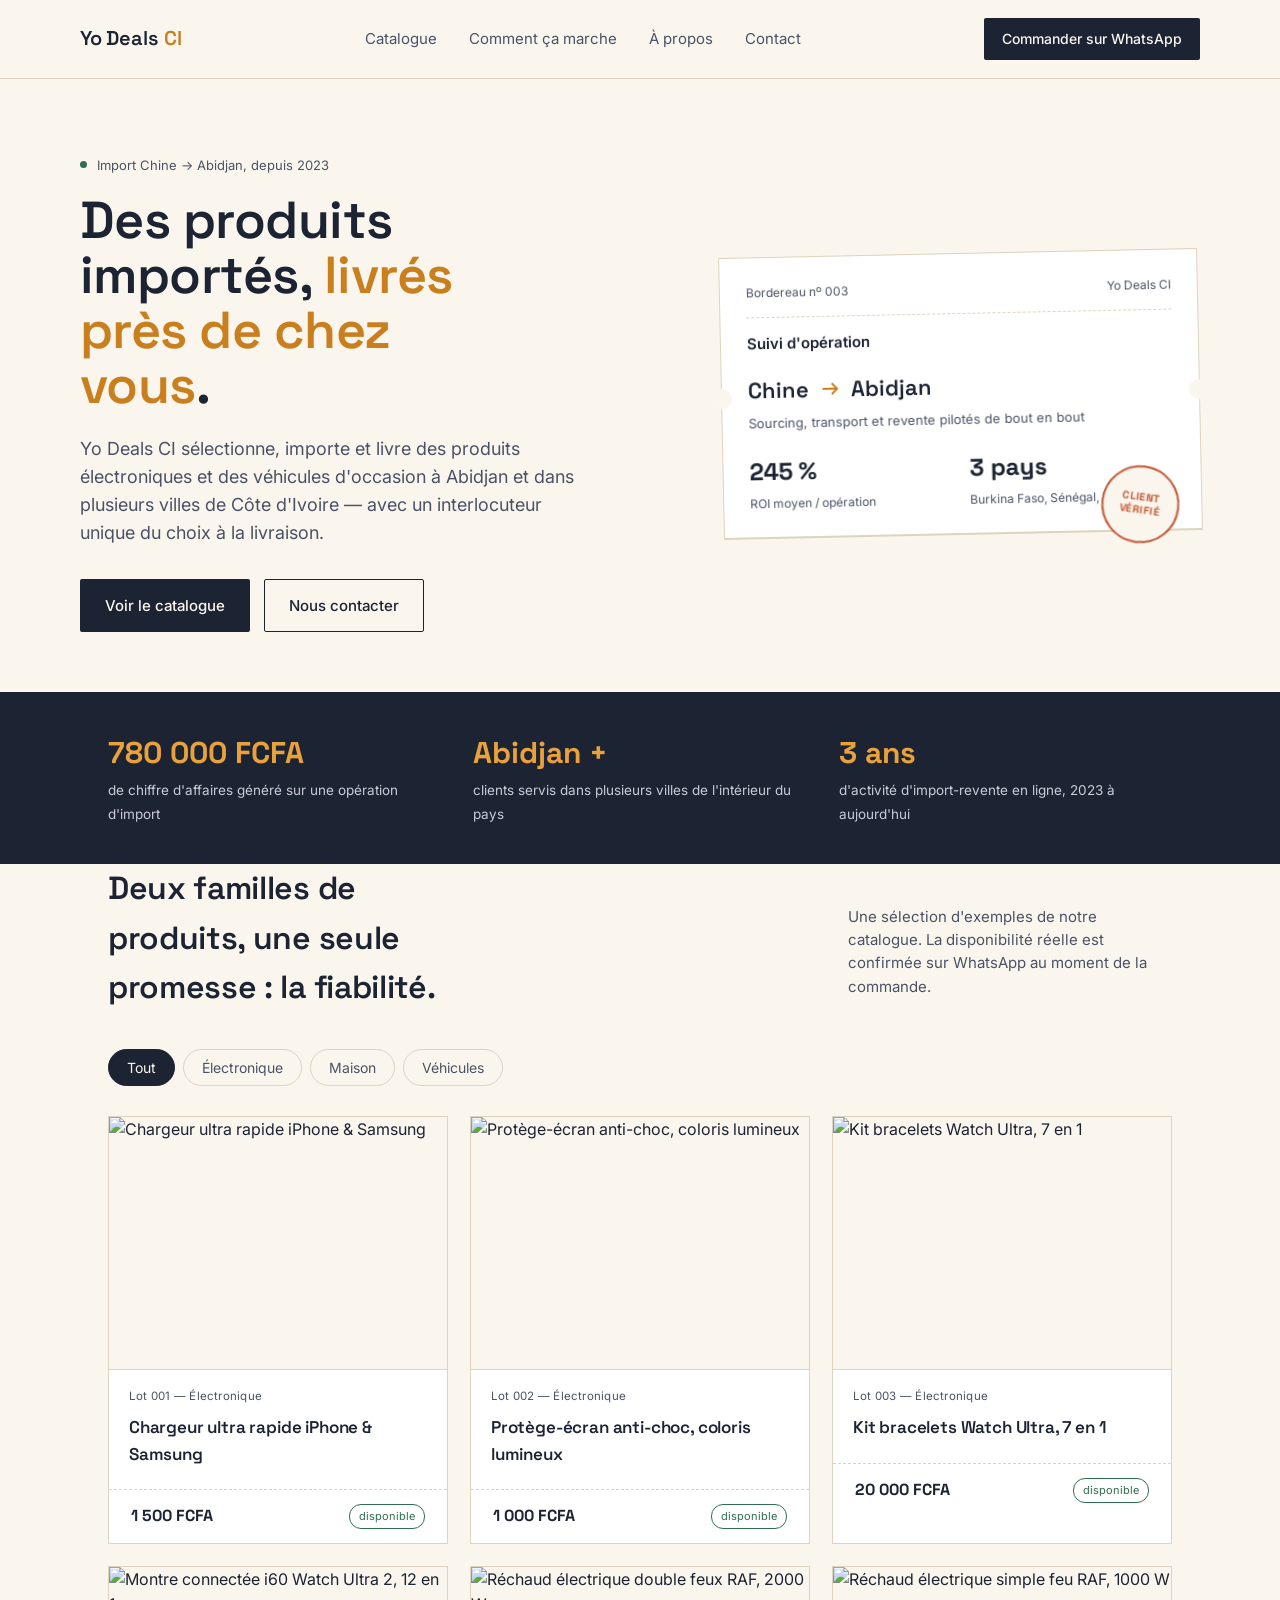
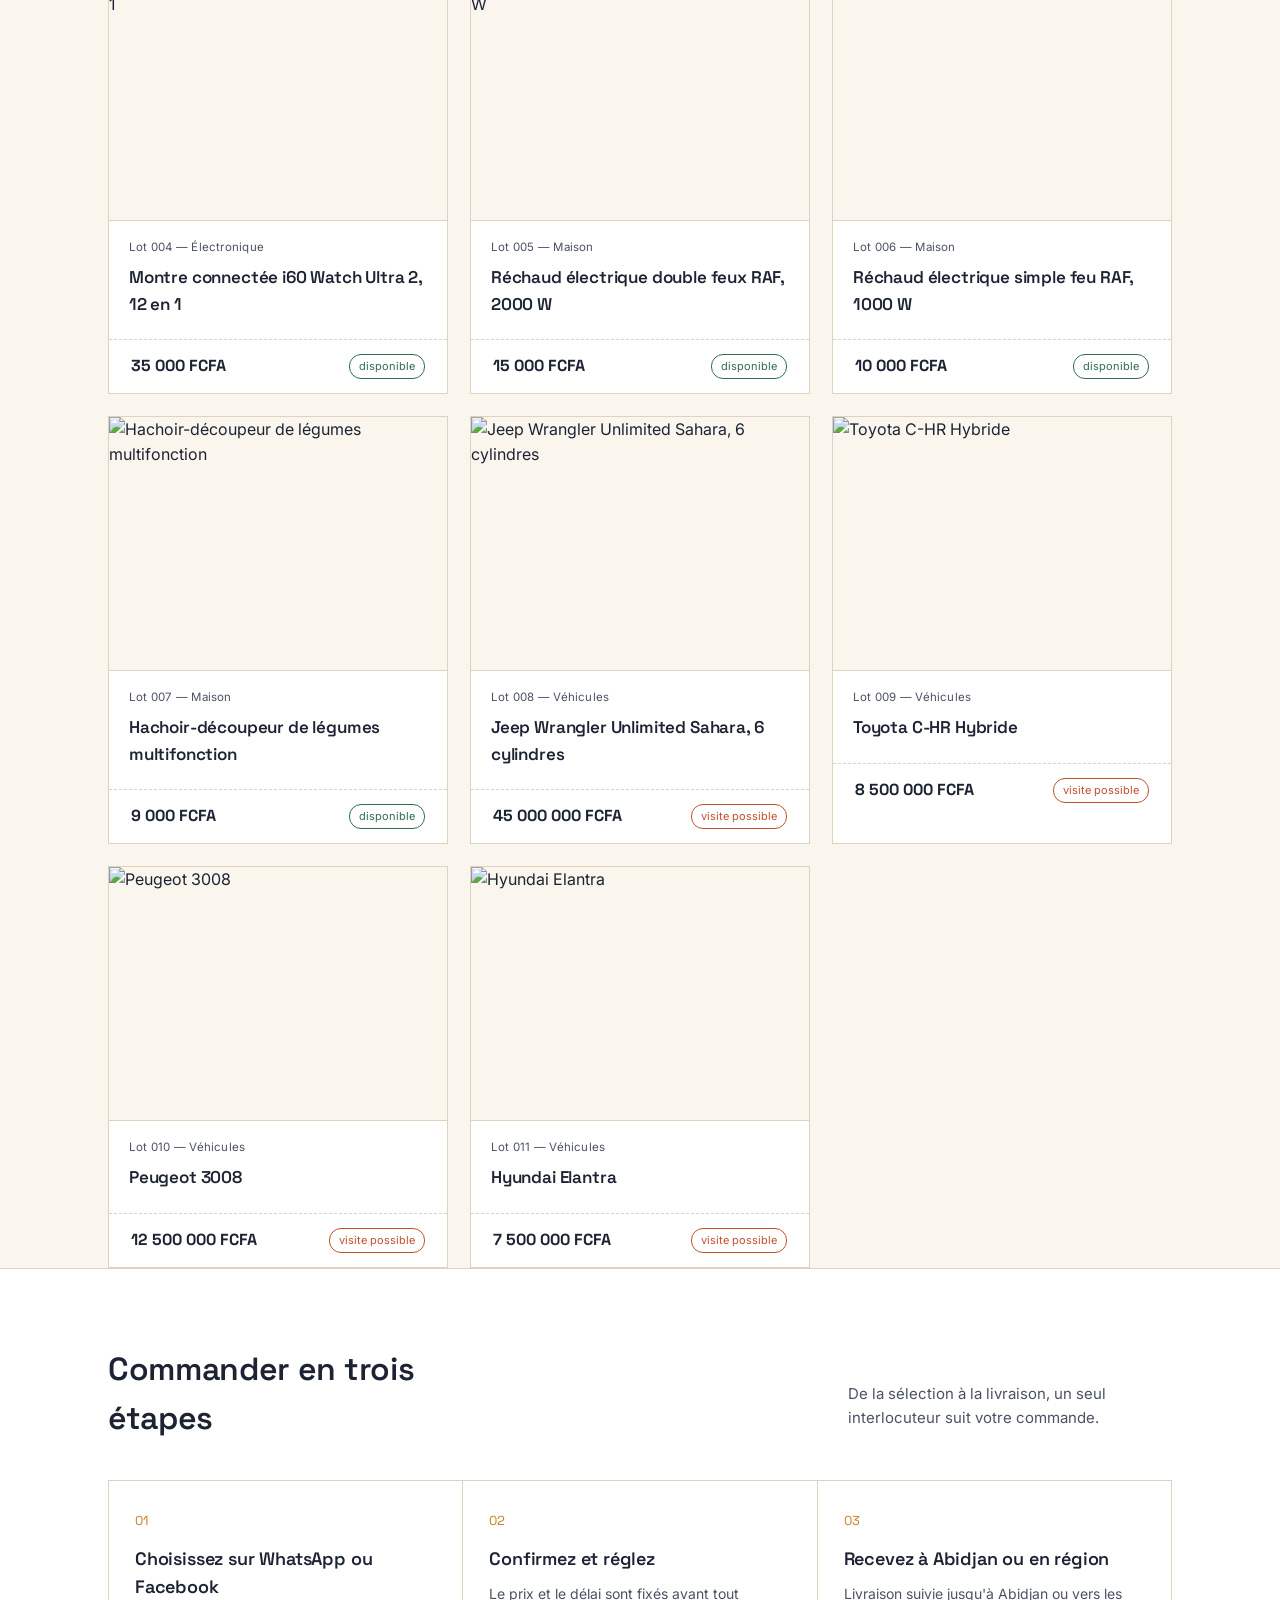
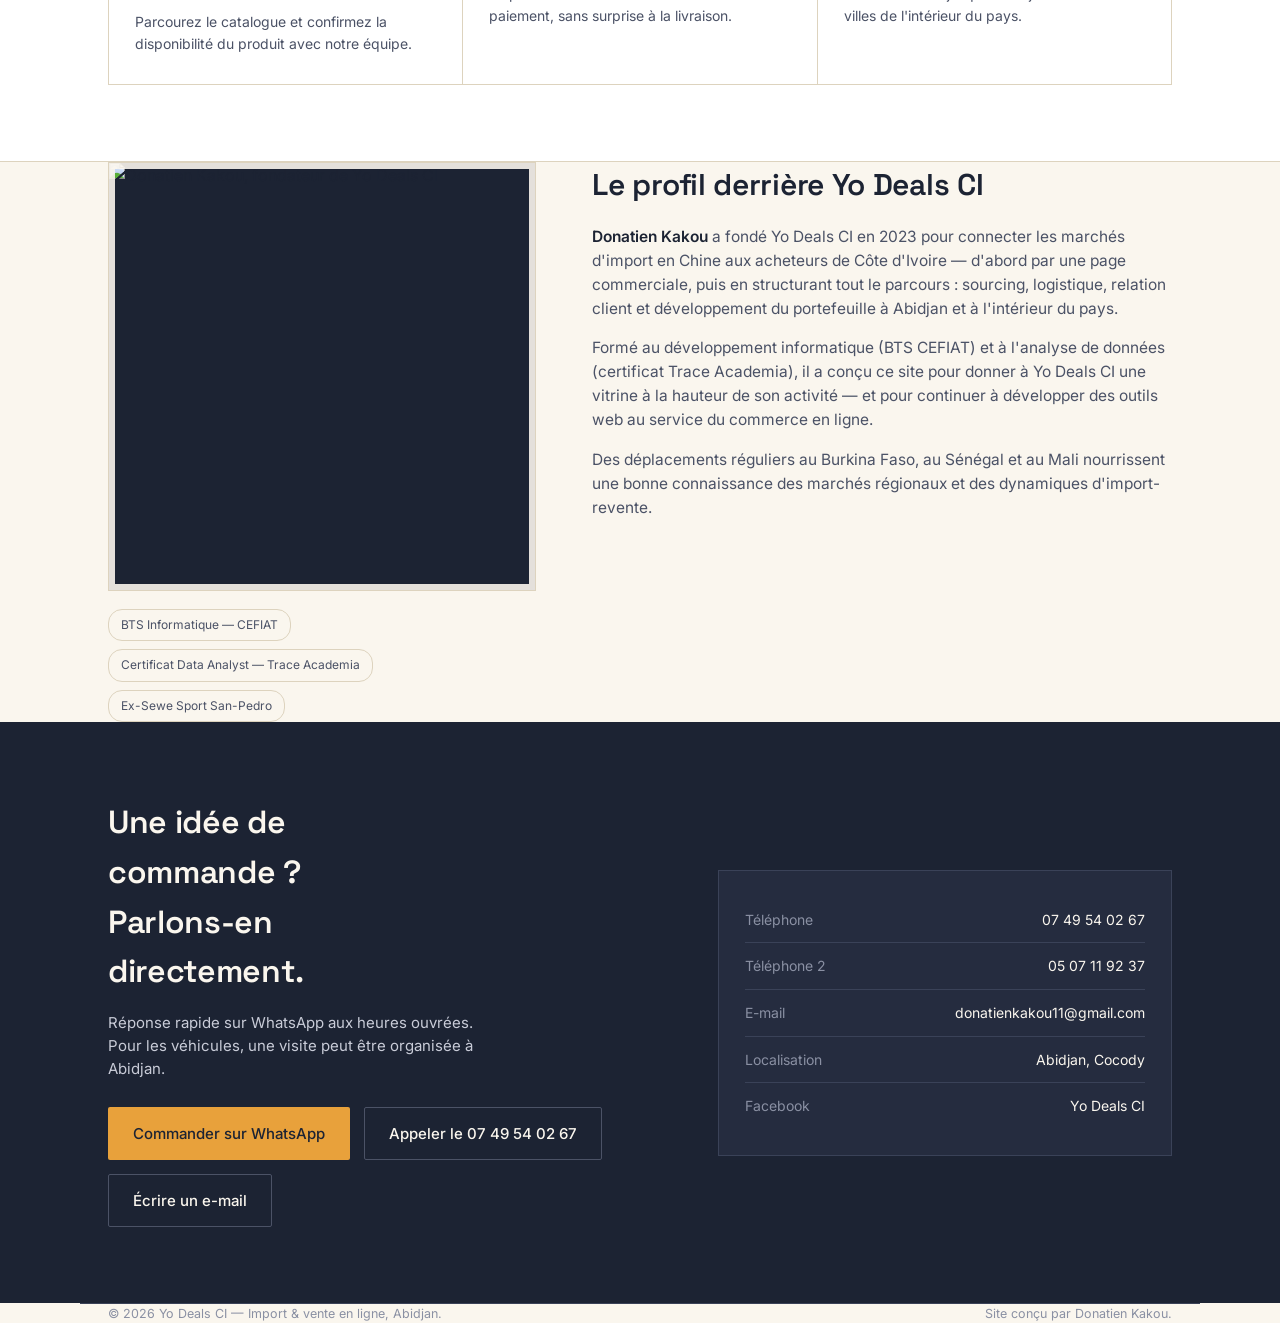
==== index.html @ 6173baaa "Add files via upload Correction numéro WhatsApp" ====
<!DOCTYPE html>
<html lang="fr">
<head>
<meta charset="UTF-8">
<meta name="viewport" content="width=device-width, initial-scale=1.0">
<title>Yo Deals CI — Import & vente en ligne, Abidjan</title>
<link rel="preconnect" href="https://fonts.googleapis.com">
<link rel="preconnect" href="https://fonts.gstatic.com" crossorigin>
<link href="https://fonts.googleapis.com/css2?family=Space+Grotesk:wght@500;600;700&family=Inter:wght@400;500;600&display=swap" rel="stylesheet">
<link rel="stylesheet" href="style.css">
</head>
<body>

<header>
  <div class="wrap nav">
    <a class="brand" href="#top">Yo Deals<span>CI</span></a>
    <nav class="nav-links" id="navLinks">
      <a href="#catalogue">Catalogue</a>
      <a href="#comment-ca-marche">Comment ça marche</a>
      <a href="#a-propos">À propos</a>
      <a href="#contact">Contact</a>
    </nav>
    <div style="display:flex;align-items:center;gap:14px;">
      <a class="nav-cta" href="https://wa.me/2250507119237?text=Bonjour%20Yo%20Deals%20CI%2C%20je%20souhaite%20passer%20une%20commande." target="_blank" rel="noopener">Commander sur WhatsApp</a>
      <button class="nav-toggle" id="navToggle" aria-label="Ouvrir le menu">
        <svg viewBox="0 0 24 24" fill="none" stroke="currentColor" stroke-width="1.8"><path d="M3 6h18M3 12h18M3 18h18"/></svg>
      </button>
    </div>
  </div>
</header>

<main id="top">

  <!-- HERO -->
  <div class="wrap hero">
    <div>
      <div class="eyebrow-line"><span class="dot"></span> Import Chine → Abidjan, depuis 2023</div>
      <h1 class="headline">Des produits importés, <em>livrés près de chez vous</em>.</h1>
      <p class="lede">Yo Deals CI sélectionne, importe et livre des produits électroniques et des véhicules d'occasion à Abidjan et dans plusieurs villes de Côte d'Ivoire — avec un interlocuteur unique du choix à la livraison.</p>
      <div class="hero-actions">
        <a class="btn btn-primary" href="#catalogue">Voir le catalogue</a>
        <a class="btn btn-ghost" href="#contact">Nous contacter</a>
      </div>
    </div>

    <div class="manifest">
      <div class="manifest-row">
        <span>Bordereau nº 003</span>
        <span>Yo Deals CI</span>
      </div>
      <div class="manifest-title">Suivi d'opération</div>
      <div class="manifest-path">
        Chine
        <svg viewBox="0 0 24 24" fill="none" stroke="currentColor" stroke-width="2"><path d="M4 12h16M14 6l6 6-6 6"/></svg>
        Abidjan
      </div>
      <div class="manifest-sub">Sourcing, transport et revente pilotés de bout en bout</div>
      <div class="manifest-stats">
        <div class="manifest-stat"><b>245 %</b><span>ROI moyen / opération</span></div>
        <div class="manifest-stat"><b>3 pays</b><span>Burkina Faso, Sénégal, Mali</span></div>
      </div>
      <div class="stamp">CLIENT<br>VÉRIFIÉ</div>
    </div>
  </div>

  <!-- STATS BAND -->
  <div class="stats-band">
    <div class="wrap stats-grid">
      <div class="stat"><b>780 000 FCFA</b><span>de chiffre d'affaires généré sur une opération d'import</span></div>
      <div class="stat"><b>Abidjan +</b><span>clients servis dans plusieurs villes de l'intérieur du pays</span></div>
      <div class="stat"><b>3 ans</b><span>d'activité d'import-revente en ligne, 2023 à aujourd'hui</span></div>
    </div>
  </div>

  <!-- CATALOGUE -->
  <section class="wrap" id="catalogue">
    <div class="section-head">
      <h2>Deux familles de produits, une seule promesse : la fiabilité.</h2>
      <p>Une sélection d'exemples de notre catalogue. La disponibilité réelle est confirmée sur WhatsApp au moment de la commande.</p>
    </div>

    <div class="tabs">
      <button class="tab active" data-filter="all">Tout</button>
      <button class="tab" data-filter="electronique">Électronique</button>
      <button class="tab" data-filter="maison">Maison</button>
      <button class="tab" data-filter="vehicules">Véhicules</button>
    </div>

    <div class="catalogue-grid" id="catalogueGrid">
      <div class="ticket" data-cat="electronique">
        <div class="ticket-media"><img src="images/chargeur-ultra-rapide.jpg" alt="Chargeur ultra rapide iPhone & Samsung" loading="lazy"></div>
        <div class="ticket-top">
          <span class="lot">Lot 001 — Électronique</span>
          <h3>Chargeur ultra rapide iPhone & Samsung</h3>
        </div>
        <div class="ticket-perf">
          <div class="ticket-price"><b>1 500 FCFA</b></div>
          <span class="ticket-tag">disponible</span>
        </div>
      </div>

      <div class="ticket" data-cat="electronique">
        <div class="ticket-media"><img src="images/protege-ecran-anti-choc.jpg" alt="Protège-écran anti-choc, coloris lumineux" loading="lazy"></div>
        <div class="ticket-top">
          <span class="lot">Lot 002 — Électronique</span>
          <h3>Protège-écran anti-choc, coloris lumineux</h3>
        </div>
        <div class="ticket-perf">
          <div class="ticket-price"><b>1 000 FCFA</b></div>
          <span class="ticket-tag">disponible</span>
        </div>
      </div>

      <div class="ticket" data-cat="electronique">
        <div class="ticket-media"><img src="images/kit-bracelets-watch-ultra.jpg" alt="Kit bracelets Watch Ultra, 7 en 1" loading="lazy"></div>
        <div class="ticket-top">
          <span class="lot">Lot 003 — Électronique</span>
          <h3>Kit bracelets Watch Ultra, 7 en 1</h3>
        </div>
        <div class="ticket-perf">
          <div class="ticket-price"><b>20 000 FCFA</b></div>
          <span class="ticket-tag">disponible</span>
        </div>
      </div>

      <div class="ticket" data-cat="electronique">
        <div class="ticket-media"><img src="images/montre-i60-watch-ultra2.jpg" alt="Montre connectée i60 Watch Ultra 2, 12 en 1" loading="lazy"></div>
        <div class="ticket-top">
          <span class="lot">Lot 004 — Électronique</span>
          <h3>Montre connectée i60 Watch Ultra 2, 12 en 1</h3>
        </div>
        <div class="ticket-perf">
          <div class="ticket-price"><b>35 000 FCFA</b></div>
          <span class="ticket-tag">disponible</span>
        </div>
      </div>

      <div class="ticket" data-cat="maison">
        <div class="ticket-media"><img src="images/rechaud-double-feux-raf.jpg" alt="Réchaud électrique double feux RAF, 2000 W" loading="lazy"></div>
        <div class="ticket-top">
          <span class="lot">Lot 005 — Maison</span>
          <h3>Réchaud électrique double feux RAF, 2000 W</h3>
        </div>
        <div class="ticket-perf">
          <div class="ticket-price"><b>15 000 FCFA</b></div>
          <span class="ticket-tag">disponible</span>
        </div>
      </div>

      <div class="ticket" data-cat="maison">
        <div class="ticket-media"><img src="images/rechaud-simple-feu-raf.jpg" alt="Réchaud électrique simple feu RAF, 1000 W" loading="lazy"></div>
        <div class="ticket-top">
          <span class="lot">Lot 006 — Maison</span>
          <h3>Réchaud électrique simple feu RAF, 1000 W</h3>
        </div>
        <div class="ticket-perf">
          <div class="ticket-price"><b>10 000 FCFA</b></div>
          <span class="ticket-tag">disponible</span>
        </div>
      </div>

      <div class="ticket" data-cat="maison">
        <div class="ticket-media"><img src="images/hachoir-decoupeur-legumes.jpg" alt="Hachoir-découpeur de légumes multifonction" loading="lazy"></div>
        <div class="ticket-top">
          <span class="lot">Lot 007 — Maison</span>
          <h3>Hachoir-découpeur de légumes multifonction</h3>
        </div>
        <div class="ticket-perf">
          <div class="ticket-price"><b>9 000 FCFA</b></div>
          <span class="ticket-tag">disponible</span>
        </div>
      </div>

      <div class="ticket" data-cat="vehicules">
        <div class="ticket-media"><img src="images/jeep-wrangler-sahara.jpg" alt="Jeep Wrangler Unlimited Sahara, 6 cylindres" loading="lazy"></div>
        <div class="ticket-top">
          <span class="lot">Lot 008 — Véhicules</span>
          <h3>Jeep Wrangler Unlimited Sahara, 6 cylindres</h3>
        </div>
        <div class="ticket-perf">
          <div class="ticket-price"><b>45 000 000 FCFA</b></div>
          <span class="ticket-tag">visite possible</span>
        </div>
      </div>

      <div class="ticket" data-cat="vehicules">
        <div class="ticket-media"><img src="images/toyota-chr-hybride.jpg" alt="Toyota C-HR Hybride" loading="lazy"></div>
        <div class="ticket-top">
          <span class="lot">Lot 009 — Véhicules</span>
          <h3>Toyota C-HR Hybride</h3>
        </div>
        <div class="ticket-perf">
          <div class="ticket-price"><b>8 500 000 FCFA</b></div>
          <span class="ticket-tag">visite possible</span>
        </div>
      </div>

      <div class="ticket" data-cat="vehicules">
        <div class="ticket-media"><img src="images/peugeot-3008.jpg" alt="Peugeot 3008" loading="lazy"></div>
        <div class="ticket-top">
          <span class="lot">Lot 010 — Véhicules</span>
          <h3>Peugeot 3008</h3>
        </div>
        <div class="ticket-perf">
          <div class="ticket-price"><b>12 500 000 FCFA</b></div>
          <span class="ticket-tag">visite possible</span>
        </div>
      </div>

      <div class="ticket" data-cat="vehicules">
        <div class="ticket-media"><img src="images/hyundai-elantra.jpg" alt="Hyundai Elantra" loading="lazy"></div>
        <div class="ticket-top">
          <span class="lot">Lot 011 — Véhicules</span>
          <h3>Hyundai Elantra</h3>
        </div>
        <div class="ticket-perf">
          <div class="ticket-price"><b>7 500 000 FCFA</b></div>
          <span class="ticket-tag">visite possible</span>
        </div>
      </div>

    </div>
  </section>

  <!-- HOW IT WORKS -->
  <section id="comment-ca-marche" style="background:var(--card);border-top:1px solid var(--line);border-bottom:1px solid var(--line);">
    <div class="wrap">
      <div class="section-head">
        <h2>Commander en trois étapes</h2>
        <p>De la sélection à la livraison, un seul interlocuteur suit votre commande.</p>
      </div>
      <div class="steps">
        <div class="step">
          <div class="num">01</div>
          <h3>Choisissez sur WhatsApp ou Facebook</h3>
          <p>Parcourez le catalogue et confirmez la disponibilité du produit avec notre équipe.</p>
        </div>
        <div class="step">
          <div class="num">02</div>
          <h3>Confirmez et réglez</h3>
          <p>Le prix et le délai sont fixés avant tout paiement, sans surprise à la livraison.</p>
        </div>
        <div class="step">
          <div class="num">03</div>
          <h3>Recevez à Abidjan ou en région</h3>
          <p>Livraison suivie jusqu'à Abidjan ou vers les villes de l'intérieur du pays.</p>
        </div>
      </div>
    </div>
  </section>

  <!-- ABOUT FOUNDER -->
  <section class="wrap" id="a-propos">
    <div class="about">
      <div>
        <div class="avatar"><img src="images/donatien-kakou.jpg" alt="Donatien Kakou, fondateur de Yo Deals CI"></div>
        <div class="badges">
          <span class="badge">BTS Informatique — CEFIAT</span>
          <span class="badge">Certificat Data Analyst — Trace Academia</span>
          <span class="badge">Ex-Sewe Sport San-Pedro</span>
        </div>
      </div>
      <div>
        <h2>Le profil derrière Yo Deals CI</h2>
        <p><strong>Donatien Kakou</strong> a fondé Yo Deals CI en 2023 pour connecter les marchés d'import en Chine aux acheteurs de Côte d'Ivoire — d'abord par une page commerciale, puis en structurant tout le parcours : sourcing, logistique, relation client et développement du portefeuille à Abidjan et à l'intérieur du pays.</p>
        <p>Formé au développement informatique (BTS CEFIAT) et à l'analyse de données (certificat Trace Academia), il a conçu ce site pour donner à Yo Deals CI une vitrine à la hauteur de son activité — et pour continuer à développer des outils web au service du commerce en ligne.</p>
        <p>Des déplacements réguliers au Burkina Faso, au Sénégal et au Mali nourrissent une bonne connaissance des marchés régionaux et des dynamiques d'import-revente.</p>
      </div>
    </div>
  </section>

  <!-- CONTACT -->
  <section class="contact" id="contact">
    <div class="wrap contact-grid">
      <div>
        <h2>Une idée de commande ? Parlons-en directement.</h2>
        <p>Réponse rapide sur WhatsApp aux heures ouvrées. Pour les véhicules, une visite peut être organisée à Abidjan.</p>
        <div class="contact-actions">
          <a class="btn btn-primary" href="https://wa.me/2250507119237?text=Bonjour%20Yo%20Deals%20CI%2C%20je%20souhaite%20passer%20une%20commande." target="_blank" rel="noopener">Commander sur WhatsApp</a>
          <a class="btn btn-ghost" href="tel:+2250749540267">Appeler le 07 49 54 02 67</a>
          <a class="btn btn-ghost" href="mailto:donatienkakou11@gmail.com">Écrire un e-mail</a>
        </div>
      </div>
      <div class="contact-card">
        <div class="contact-row"><span>Téléphone</span><span>07 49 54 02 67</span></div>
        <div class="contact-row"><span>Téléphone 2</span><span>05 07 11 92 37</span></div>
        <div class="contact-row"><span>E-mail</span><span>donatienkakou11@gmail.com</span></div>
        <div class="contact-row"><span>Localisation</span><span>Abidjan, Cocody</span></div>
        <div class="contact-row"><span>Facebook</span><span>Yo Deals CI</span></div>
      </div>
    </div>
  </section>

</main>

<footer class="wrap">
  <span>© 2026 Yo Deals CI — Import & vente en ligne, Abidjan.</span>
  <span>Site conçu par Donatien Kakou.</span>
</footer>

<script src="script.js"></script>

</body>
</html>
---- style.css ----
:root{
    --bg:#FAF6EE;
    --ink:#1C2333;
    --ink-soft:#4B5266;
    --amber:#E8A13B;
    --amber-deep:#C97F1E;
    --green:#2F6E4F;
    --terracotta:#C1502E;
    --line:#DDD3BE;
    --card:#FFFFFF;
    --radius:2px;
  }
  *{box-sizing:border-box;}
  html{scroll-behavior:smooth;}
  body{
    margin:0;
    background:var(--bg);
    color:var(--ink);
    font-family:'Inter',sans-serif;
    font-size:16px;
    line-height:1.55;
    -webkit-font-smoothing:antialiased;
  }
  h1,h2,h3,.brand{
    font-family:'Space Grotesk',sans-serif;
    font-weight:600;
    letter-spacing:-0.01em;
    margin:0;
  }
  a{color:inherit;text-decoration:none;}
  img,svg{display:block;max-width:100%;}
  .wrap{max-width:1120px;margin:0 auto;padding:0 28px;}
  :focus-visible{outline:2px solid var(--amber-deep);outline-offset:3px;}

  /* ---------- Header ---------- */
  header{
    position:sticky;top:0;z-index:50;
    background:rgba(250,246,238,0.92);
    backdrop-filter:blur(6px);
    border-bottom:1px solid var(--line);
  }
  .nav{
    display:flex;align-items:center;justify-content:space-between;
    padding:18px 0;
  }
  .brand{font-size:20px;display:flex;align-items:baseline;gap:6px;}
  .brand span{color:var(--amber-deep);}
  .nav-links{display:flex;gap:32px;font-size:15px;color:var(--ink-soft);}
  .nav-links a:hover{color:var(--ink);}
  .nav-cta{
    background:var(--ink);color:var(--bg);
    padding:10px 18px;font-size:14px;font-weight:500;
    border-radius:var(--radius);
    white-space:nowrap;
  }
  .nav-cta:hover{background:var(--green);}
  .nav-toggle{display:none;background:none;border:0;cursor:pointer;padding:6px;}
  .nav-toggle svg{width:24px;height:24px;}

  /* ---------- Hero ---------- */
  .hero{
    padding:76px 0 60px;
    display:grid;grid-template-columns:1.1fr 0.9fr;gap:56px;align-items:center;
  }
  .eyebrow-line{
    display:flex;align-items:center;gap:10px;
    font-size:13px;color:var(--ink-soft);margin-bottom:18px;
  }
  .eyebrow-line .dot{width:7px;height:7px;border-radius:50%;background:var(--green);flex:none;}
  h1.headline{
    font-size:52px;line-height:1.06;
    max-width:11.5ch;
  }
  .headline em{
    font-style:normal;color:var(--amber-deep);
  }
  .hero p.lede{
    margin-top:22px;font-size:18px;color:var(--ink-soft);max-width:46ch;
  }
  .hero-actions{display:flex;gap:14px;margin-top:32px;flex-wrap:wrap;}
  .btn{
    display:inline-flex;align-items:center;gap:8px;
    padding:14px 24px;font-size:15px;font-weight:500;
    border-radius:var(--radius);border:1px solid transparent;
    cursor:pointer;
  }
  .btn-primary{background:var(--ink);color:var(--bg);}
  .btn-primary:hover{background:var(--green);}
  .btn-ghost{border-color:var(--ink);color:var(--ink);}
  .btn-ghost:hover{background:var(--ink);color:var(--bg);}

  .manifest{
    background:var(--card);
    border:1px solid var(--line);
    padding:26px 26px 22px;
    position:relative;
    box-shadow:0 1px 0 var(--line);
    transform:rotate(-1.2deg);
    opacity:0;
    animation:settle .7s .15s cubic-bezier(.2,.8,.2,1) forwards;
  }
  @keyframes settle{
    from{opacity:0;transform:rotate(-5deg) translateY(14px);}
    to{opacity:1;transform:rotate(-1.2deg) translateY(0);}
  }
  .manifest::before,.manifest::after{
    content:"";position:absolute;top:50%;width:20px;height:20px;
    background:var(--bg);border-radius:50%;transform:translateY(-50%);
  }
  .manifest::before{left:-10px;}
  .manifest::after{right:-10px;}
  .manifest-row{
    display:flex;justify-content:space-between;
    font-size:12px;color:var(--ink-soft);
    border-bottom:1px dashed var(--line);
    padding-bottom:14px;margin-bottom:14px;
  }
  .manifest-title{font-size:15px;color:var(--ink);font-weight:600;}
  .manifest-path{
    display:flex;align-items:center;gap:10px;
    font-family:'Space Grotesk',sans-serif;font-size:22px;font-weight:600;
    margin:18px 0 6px;
  }
  .manifest-path svg{width:22px;height:22px;color:var(--amber-deep);}
  .manifest-sub{font-size:13px;color:var(--ink-soft);margin-bottom:20px;}
  .manifest-stats{display:grid;grid-template-columns:1fr 1fr;gap:16px;}
  .manifest-stat b{
    display:block;font-family:'Space Grotesk',sans-serif;font-size:24px;color:var(--ink);
  }
  .manifest-stat span{font-size:12px;color:var(--ink-soft);}
  .stamp{
    position:absolute;bottom:-14px;right:22px;
    width:78px;height:78px;border-radius:50%;
    border:2px solid var(--terracotta);color:var(--terracotta);
    display:flex;align-items:center;justify-content:center;
    text-align:center;font-family:'Space Grotesk',sans-serif;
    font-size:10.5px;font-weight:700;letter-spacing:0.04em;
    transform:rotate(9deg);background:var(--bg);
    line-height:1.2;
  }

  /* ---------- Stats band ---------- */
  .stats-band{
    background:var(--ink);color:var(--bg);
    padding:38px 0;
  }
  .stats-grid{
    display:grid;grid-template-columns:repeat(3,1fr);gap:32px;
  }
  .stat b{
    display:block;font-family:'Space Grotesk',sans-serif;font-size:30px;color:var(--amber);
  }
  .stat span{font-size:13.5px;color:#C9CCD8;}

  /* ---------- Section shell ---------- */
  section{padding:76px 0;}
  .section-head{
    display:flex;justify-content:space-between;align-items:flex-end;
    gap:24px;margin-bottom:36px;flex-wrap:wrap;
  }
  .section-head h2{font-size:32px;max-width:16ch;}
  .section-head p{color:var(--ink-soft);max-width:36ch;font-size:15px;}

  /* ---------- Catalogue ---------- */
  .tabs{display:flex;gap:8px;margin-bottom:30px;}
  .tab{
    padding:9px 18px;font-size:14px;border:1px solid var(--line);
    border-radius:20px;color:var(--ink-soft);cursor:pointer;background:transparent;
    font-family:'Inter',sans-serif;
  }
  .tab.active{background:var(--ink);color:var(--bg);border-color:var(--ink);}

  .catalogue-grid{
    display:grid;grid-template-columns:repeat(3,1fr);gap:22px;
  }
  .ticket{
    background:var(--card);border:1px solid var(--line);
    position:relative;overflow:hidden;
  }
  .ticket-top{padding:26px 22px 18px;}
  .lot{font-size:11.5px;color:var(--ink-soft);letter-spacing:0.02em;margin-bottom:14px;display:block;}
  .ticket-icon{width:38px;height:38px;color:var(--amber-deep);margin-bottom:16px;}
  .ticket[data-cat="vehicules"] .ticket-icon{color:var(--terracotta);}
  .ticket-media{width:100%;aspect-ratio:4/3;overflow:hidden;background:var(--bg);border-bottom:1px solid var(--line);}
  .ticket-media img{width:100%;height:100%;object-fit:cover;display:block;}
  .ticket-top{padding:18px 20px 16px;}
  .ticket-top .lot{margin-bottom:8px;}
  .ticket h3{font-size:17px;margin-bottom:6px;}
  .ticket p{font-size:13.5px;color:var(--ink-soft);margin:0;}
  .ticket-perf{
    border-top:1px dashed var(--line);
    display:flex;justify-content:space-between;align-items:center;
    padding:14px 22px;font-size:13.5px;
  }
  .ticket-price b{font-family:'Space Grotesk',sans-serif;font-size:16px;color:var(--ink);}
  .ticket-tag{
    font-size:11px;color:var(--green);border:1px solid var(--green);
    padding:3px 9px;border-radius:12px;
  }
  .ticket[data-cat="vehicules"] .ticket-tag{color:var(--terracotta);border-color:var(--terracotta);}
  .hide{display:none !important;}

  /* ---------- How it works ---------- */
  .steps{
    display:grid;grid-template-columns:repeat(3,1fr);gap:0;
    border-top:1px solid var(--line);border-left:1px solid var(--line);
  }
  .step{
    border-right:1px solid var(--line);border-bottom:1px solid var(--line);
    padding:30px 26px;
  }
  .step .num{
    font-family:'Space Grotesk',sans-serif;font-size:13px;color:var(--amber-deep);
    margin-bottom:14px;
  }
  .step h3{font-size:18px;margin-bottom:10px;}
  .step p{font-size:14px;color:var(--ink-soft);margin:0;}

  /* ---------- About founder ---------- */
  .about{
    display:grid;grid-template-columns:0.85fr 1.15fr;gap:56px;align-items:start;
  }
  .avatar{
    width:100%;aspect-ratio:1;background:var(--ink);
    display:flex;align-items:center;justify-content:center;
    position:relative;overflow:hidden;
    border:1px solid var(--line);
  }
  .avatar img{
    width:100%;height:100%;object-fit:cover;display:block;
  }
  .avatar::after{
    content:"";position:absolute;inset:0;pointer-events:none;
    box-shadow:inset 0 0 0 6px rgba(250,246,238,0.9);
  }
  .badges{display:flex;flex-wrap:wrap;gap:8px;margin-top:18px;}
  .badge{
    font-size:12px;border:1px solid var(--line);padding:6px 12px;
    color:var(--ink-soft);border-radius:14px;
  }
  .about h2{font-size:30px;margin-bottom:16px;}
  .about p{color:var(--ink-soft);font-size:15.5px;margin-bottom:14px;max-width:58ch;}
  .about strong{color:var(--ink);font-weight:600;}

  /* ---------- Contact / footer ---------- */
  .contact{
    background:var(--ink);color:var(--bg);
  }
  .contact-grid{
    display:grid;grid-template-columns:1.1fr 0.9fr;gap:56px;align-items:center;
  }
  .contact h2{font-size:32px;color:var(--bg);max-width:14ch;}
  .contact p{color:#C9CCD8;font-size:15px;margin-top:14px;max-width:42ch;}
  .contact-actions{display:flex;gap:14px;margin-top:26px;flex-wrap:wrap;}
  .contact .btn-primary{background:var(--amber);color:var(--ink);}
  .contact .btn-primary:hover{background:var(--bg);}
  .contact .btn-ghost{border-color:#4B5266;color:var(--bg);}
  .contact .btn-ghost:hover{background:rgba(255,255,255,0.08);}
  .contact-card{
    background:#252C3F;border:1px solid #3A4258;padding:26px;
  }
  .contact-row{
    display:flex;justify-content:space-between;padding:12px 0;
    border-bottom:1px solid #3A4258;font-size:14px;
  }
  .contact-row:last-child{border-bottom:none;}
  .contact-row span:first-child{color:#8A90A3;}

  footer{
    border-top:1px solid #3A4258;padding:22px 0;
    display:flex;justify-content:space-between;font-size:12.5px;color:#8A90A3;
    flex-wrap:wrap;gap:10px;
  }

  @media (max-width:860px){
    .nav-links{
      position:fixed;top:64px;left:0;right:0;
      background:var(--bg);border-bottom:1px solid var(--line);
      flex-direction:column;padding:18px 28px;gap:18px;
      transform:translateY(-130%);transition:transform .25s ease;
    }
    .nav-links.open{transform:translateY(0);}
    .nav-toggle{display:block;}
    .hero{grid-template-columns:1fr;padding-top:52px;}
    h1.headline{font-size:38px;max-width:none;}
    .manifest{transform:rotate(0);margin-top:10px;}
    .stats-grid{grid-template-columns:1fr;gap:22px;}
    .catalogue-grid{grid-template-columns:1fr 1fr;}
    .steps{grid-template-columns:1fr;}
    .about{grid-template-columns:1fr;}
    .avatar{max-width:220px;}
    .contact-grid{grid-template-columns:1fr;}
    .section-head h2{max-width:none;}
  }
  @media (max-width:560px){
    .catalogue-grid{grid-template-columns:1fr;}
  }
  @media (prefers-reduced-motion:reduce){
    .manifest{animation:none;opacity:1;transform:rotate(-1.2deg);}
  }
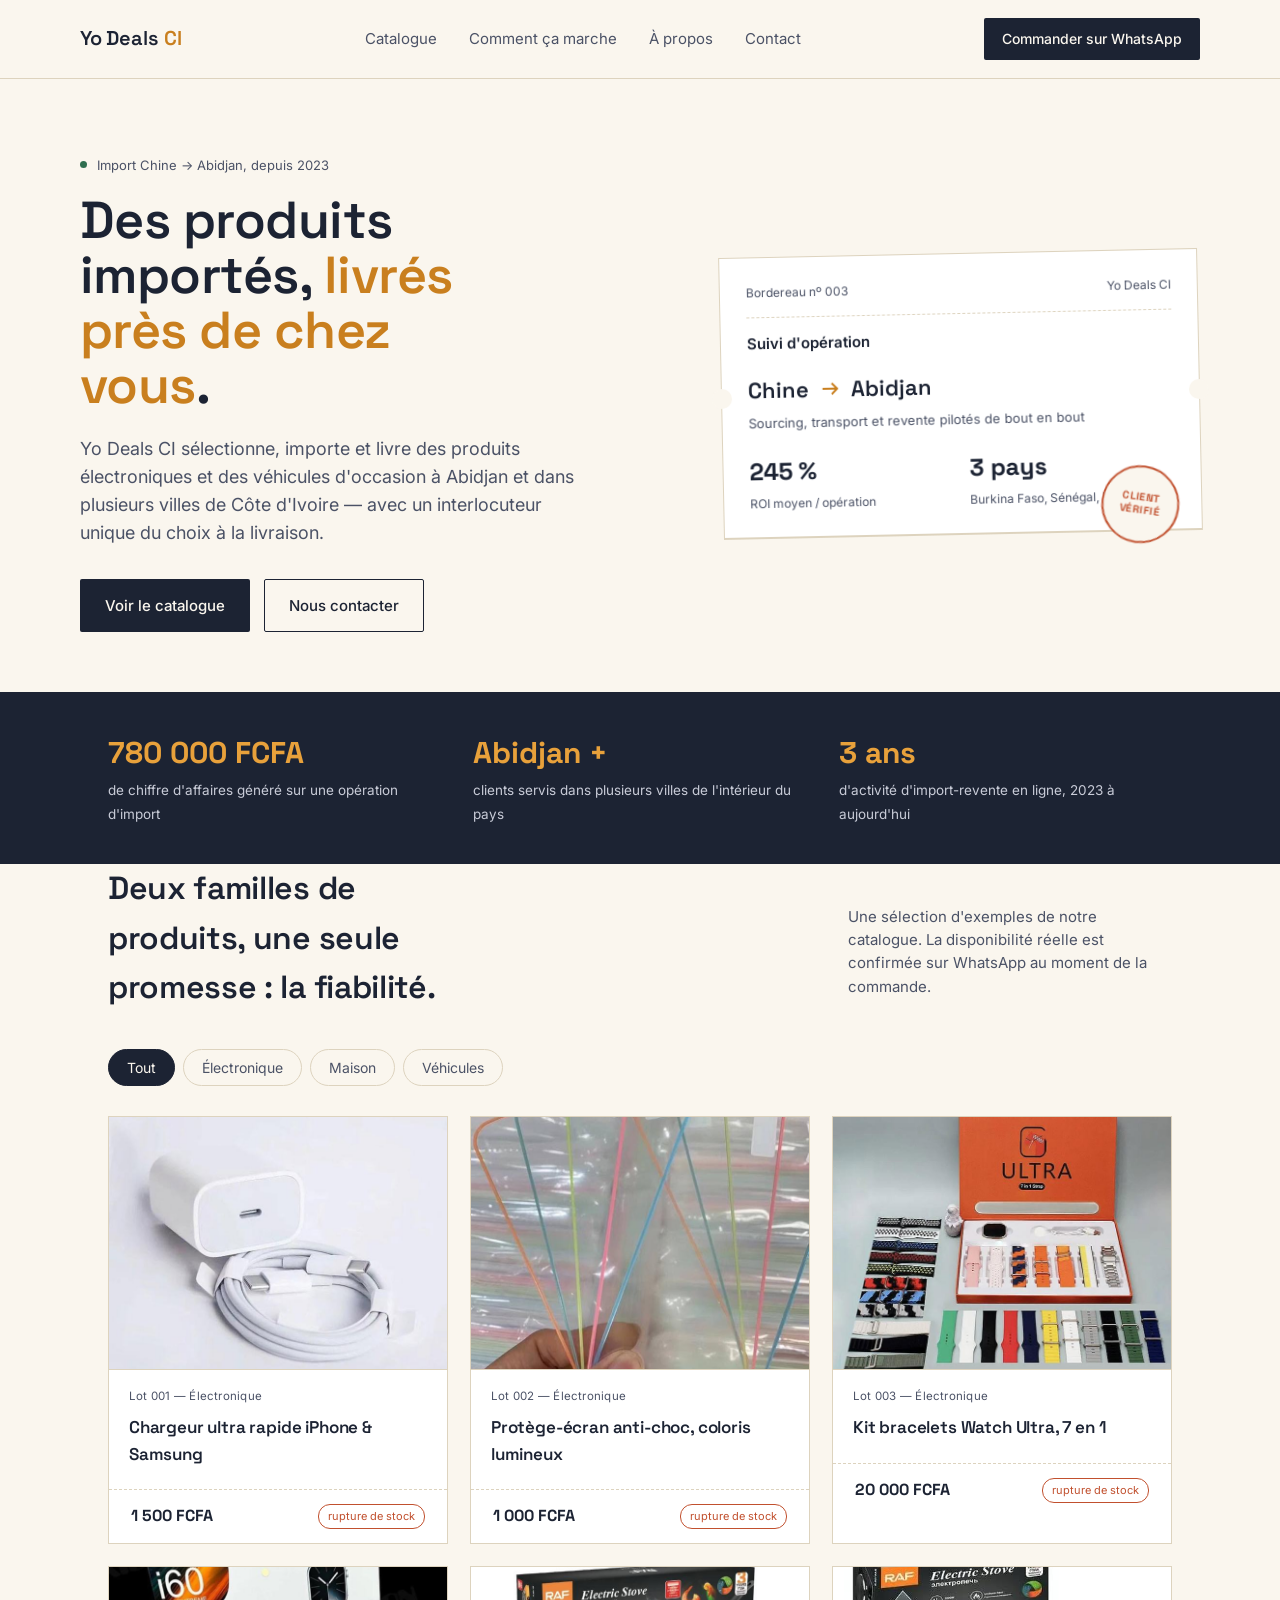
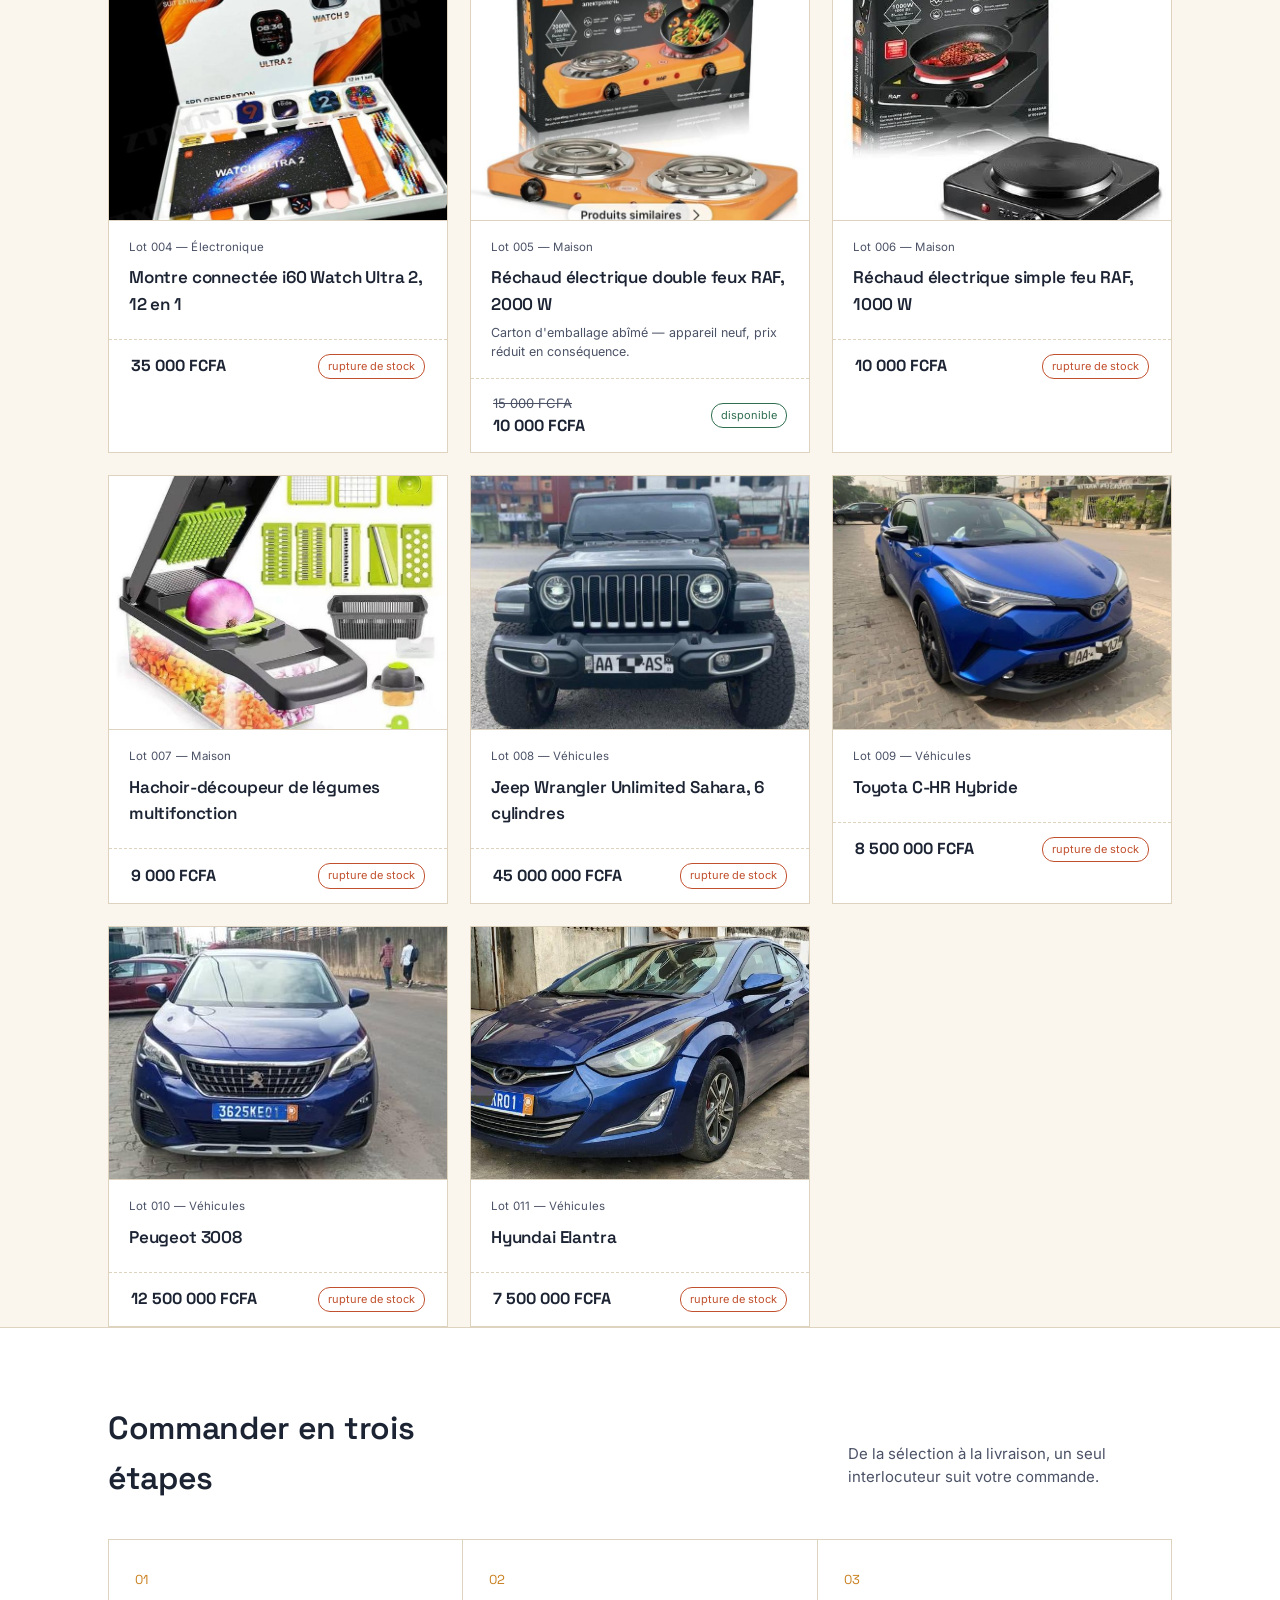
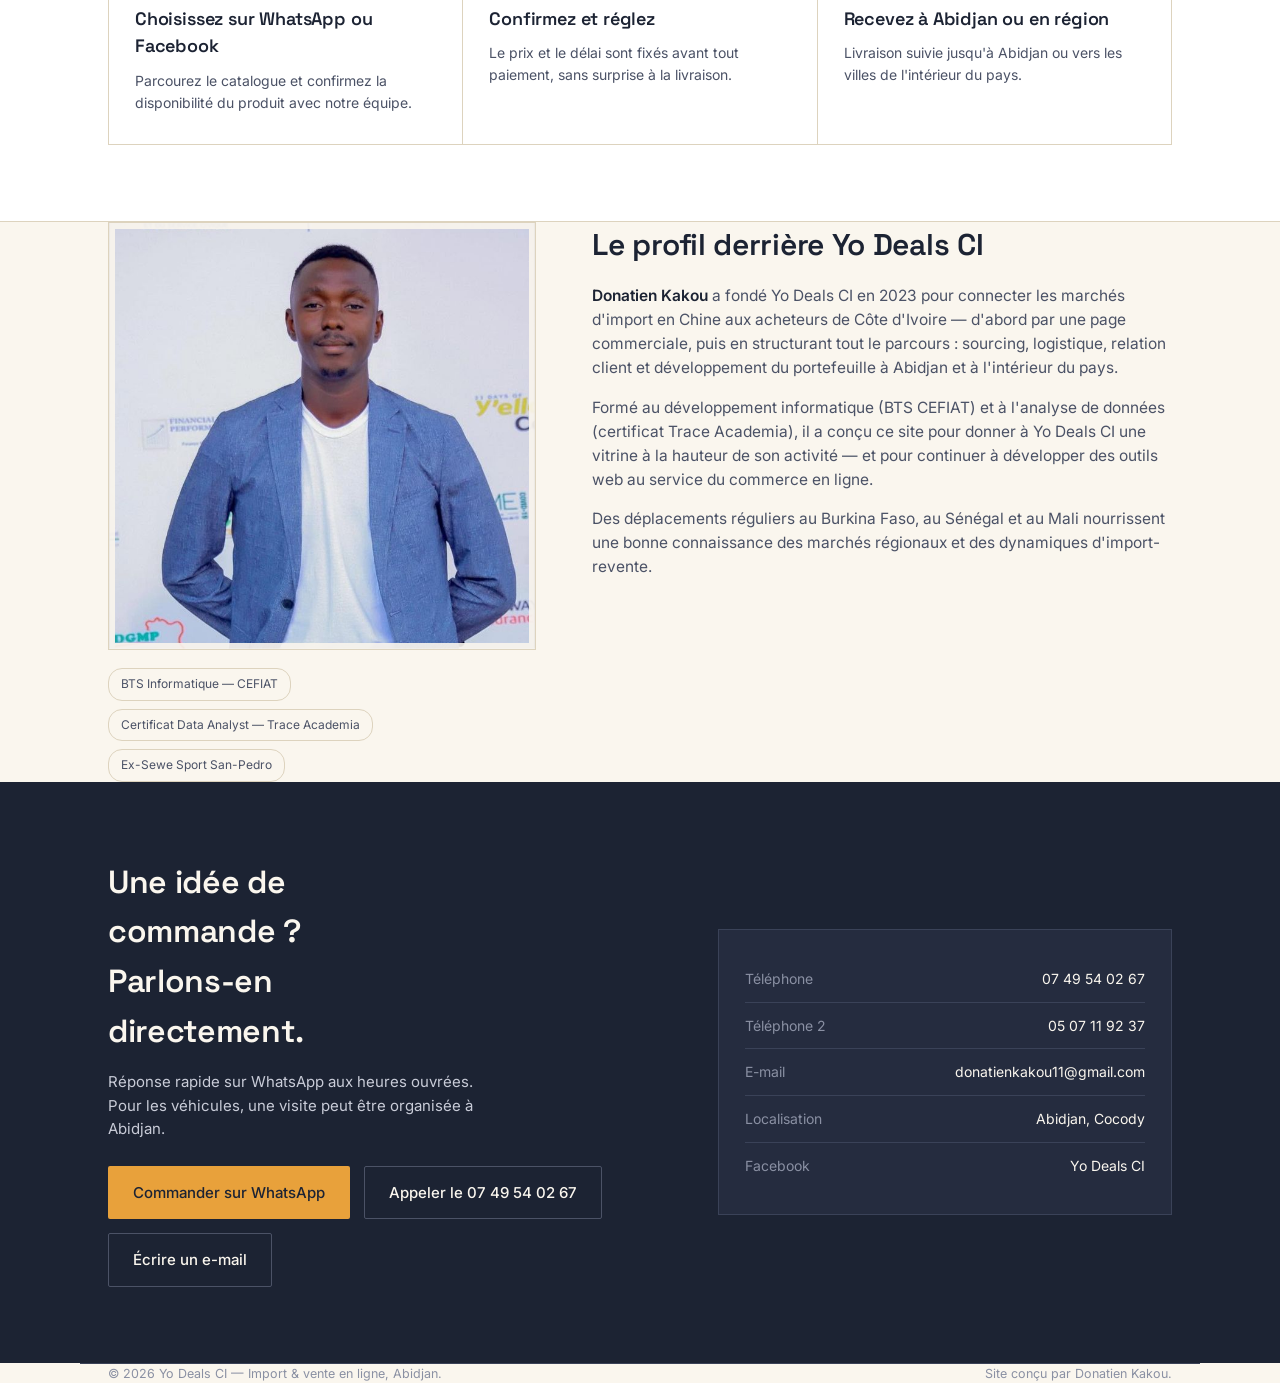
==== commit 9a55bf24: "Add files via upload rupture de stock" ====
--- a/index.html
+++ b/index.html
@@ -7,7 +7,308 @@
 <link rel="preconnect" href="https://fonts.googleapis.com">
 <link rel="preconnect" href="https://fonts.gstatic.com" crossorigin>
 <link href="https://fonts.googleapis.com/css2?family=Space+Grotesk:wght@500;600;700&family=Inter:wght@400;500;600&display=swap" rel="stylesheet">
-<link rel="stylesheet" href="style.css">
+<style>
+:root{
+    --bg:#FAF6EE;
+    --ink:#1C2333;
+    --ink-soft:#4B5266;
+    --amber:#E8A13B;
+    --amber-deep:#C97F1E;
+    --green:#2F6E4F;
+    --terracotta:#C1502E;
+    --line:#DDD3BE;
+    --card:#FFFFFF;
+    --radius:2px;
+  }
+  *{box-sizing:border-box;}
+  html{scroll-behavior:smooth;}
+  body{
+    margin:0;
+    background:var(--bg);
+    color:var(--ink);
+    font-family:'Inter',sans-serif;
+    font-size:16px;
+    line-height:1.55;
+    -webkit-font-smoothing:antialiased;
+  }
+  h1,h2,h3,.brand{
+    font-family:'Space Grotesk',sans-serif;
+    font-weight:600;
+    letter-spacing:-0.01em;
+    margin:0;
+  }
+  a{color:inherit;text-decoration:none;}
+  img,svg{display:block;max-width:100%;}
+  .wrap{max-width:1120px;margin:0 auto;padding:0 28px;}
+  :focus-visible{outline:2px solid var(--amber-deep);outline-offset:3px;}
+
+  /* ---------- Header ---------- */
+  header{
+    position:sticky;top:0;z-index:50;
+    background:rgba(250,246,238,0.92);
+    backdrop-filter:blur(6px);
+    border-bottom:1px solid var(--line);
+  }
+  .nav{
+    display:flex;align-items:center;justify-content:space-between;
+    padding:18px 0;
+  }
+  .brand{font-size:20px;display:flex;align-items:baseline;gap:6px;}
+  .brand span{color:var(--amber-deep);}
+  .nav-links{display:flex;gap:32px;font-size:15px;color:var(--ink-soft);}
+  .nav-links a:hover{color:var(--ink);}
+  .nav-cta{
+    background:var(--ink);color:var(--bg);
+    padding:10px 18px;font-size:14px;font-weight:500;
+    border-radius:var(--radius);
+    white-space:nowrap;
+  }
+  .nav-cta:hover{background:var(--green);}
+  .nav-toggle{display:none;background:none;border:0;cursor:pointer;padding:6px;}
+  .nav-toggle svg{width:24px;height:24px;}
+
+  /* ---------- Hero ---------- */
+  .hero{
+    padding:76px 0 60px;
+    display:grid;grid-template-columns:1.1fr 0.9fr;gap:56px;align-items:center;
+  }
+  .eyebrow-line{
+    display:flex;align-items:center;gap:10px;
+    font-size:13px;color:var(--ink-soft);margin-bottom:18px;
+  }
+  .eyebrow-line .dot{width:7px;height:7px;border-radius:50%;background:var(--green);flex:none;}
+  h1.headline{
+    font-size:52px;line-height:1.06;
+    max-width:11.5ch;
+  }
+  .headline em{
+    font-style:normal;color:var(--amber-deep);
+  }
+  .hero p.lede{
+    margin-top:22px;font-size:18px;color:var(--ink-soft);max-width:46ch;
+  }
+  .hero-actions{display:flex;gap:14px;margin-top:32px;flex-wrap:wrap;}
+  .btn{
+    display:inline-flex;align-items:center;gap:8px;
+    padding:14px 24px;font-size:15px;font-weight:500;
+    border-radius:var(--radius);border:1px solid transparent;
+    cursor:pointer;
+  }
+  .btn-primary{background:var(--ink);color:var(--bg);}
+  .btn-primary:hover{background:var(--green);}
+  .btn-ghost{border-color:var(--ink);color:var(--ink);}
+  .btn-ghost:hover{background:var(--ink);color:var(--bg);}
+
+  .manifest{
+    background:var(--card);
+    border:1px solid var(--line);
+    padding:26px 26px 22px;
+    position:relative;
+    box-shadow:0 1px 0 var(--line);
+    transform:rotate(-1.2deg);
+    opacity:0;
+    animation:settle .7s .15s cubic-bezier(.2,.8,.2,1) forwards;
+  }
+  @keyframes settle{
+    from{opacity:0;transform:rotate(-5deg) translateY(14px);}
+    to{opacity:1;transform:rotate(-1.2deg) translateY(0);}
+  }
+  .manifest::before,.manifest::after{
+    content:"";position:absolute;top:50%;width:20px;height:20px;
+    background:var(--bg);border-radius:50%;transform:translateY(-50%);
+  }
+  .manifest::before{left:-10px;}
+  .manifest::after{right:-10px;}
+  .manifest-row{
+    display:flex;justify-content:space-between;
+    font-size:12px;color:var(--ink-soft);
+    border-bottom:1px dashed var(--line);
+    padding-bottom:14px;margin-bottom:14px;
+  }
+  .manifest-title{font-size:15px;color:var(--ink);font-weight:600;}
+  .manifest-path{
+    display:flex;align-items:center;gap:10px;
+    font-family:'Space Grotesk',sans-serif;font-size:22px;font-weight:600;
+    margin:18px 0 6px;
+  }
+  .manifest-path svg{width:22px;height:22px;color:var(--amber-deep);}
+  .manifest-sub{font-size:13px;color:var(--ink-soft);margin-bottom:20px;}
+  .manifest-stats{display:grid;grid-template-columns:1fr 1fr;gap:16px;}
+  .manifest-stat b{
+    display:block;font-family:'Space Grotesk',sans-serif;font-size:24px;color:var(--ink);
+  }
+  .manifest-stat span{font-size:12px;color:var(--ink-soft);}
+  .stamp{
+    position:absolute;bottom:-14px;right:22px;
+    width:78px;height:78px;border-radius:50%;
+    border:2px solid var(--terracotta);color:var(--terracotta);
+    display:flex;align-items:center;justify-content:center;
+    text-align:center;font-family:'Space Grotesk',sans-serif;
+    font-size:10.5px;font-weight:700;letter-spacing:0.04em;
+    transform:rotate(9deg);background:var(--bg);
+    line-height:1.2;
+  }
+
+  /* ---------- Stats band ---------- */
+  .stats-band{
+    background:var(--ink);color:var(--bg);
+    padding:38px 0;
+  }
+  .stats-grid{
+    display:grid;grid-template-columns:repeat(3,1fr);gap:32px;
+  }
+  .stat b{
+    display:block;font-family:'Space Grotesk',sans-serif;font-size:30px;color:var(--amber);
+  }
+  .stat span{font-size:13.5px;color:#C9CCD8;}
+
+  /* ---------- Section shell ---------- */
+  section{padding:76px 0;}
+  .section-head{
+    display:flex;justify-content:space-between;align-items:flex-end;
+    gap:24px;margin-bottom:36px;flex-wrap:wrap;
+  }
+  .section-head h2{font-size:32px;max-width:16ch;}
+  .section-head p{color:var(--ink-soft);max-width:36ch;font-size:15px;}
+
+  /* ---------- Catalogue ---------- */
+  .tabs{display:flex;gap:8px;margin-bottom:30px;}
+  .tab{
+    padding:9px 18px;font-size:14px;border:1px solid var(--line);
+    border-radius:20px;color:var(--ink-soft);cursor:pointer;background:transparent;
+    font-family:'Inter',sans-serif;
+  }
+  .tab.active{background:var(--ink);color:var(--bg);border-color:var(--ink);}
+
+  .catalogue-grid{
+    display:grid;grid-template-columns:repeat(3,1fr);gap:22px;
+  }
+  .ticket{
+    background:var(--card);border:1px solid var(--line);
+    position:relative;overflow:hidden;
+  }
+  .ticket-top{padding:26px 22px 18px;}
+  .lot{font-size:11.5px;color:var(--ink-soft);letter-spacing:0.02em;margin-bottom:14px;display:block;}
+  .ticket-icon{width:38px;height:38px;color:var(--amber-deep);margin-bottom:16px;}
+  .ticket[data-cat="vehicules"] .ticket-icon{color:var(--terracotta);}
+  .ticket-media{width:100%;aspect-ratio:4/3;overflow:hidden;background:var(--bg);border-bottom:1px solid var(--line);}
+  .ticket-media img{width:100%;height:100%;object-fit:cover;display:block;}
+  .ticket-top{padding:18px 20px 16px;}
+  .ticket-top .lot{margin-bottom:8px;}
+  .ticket h3{font-size:17px;margin-bottom:6px;}
+  .ticket p{font-size:13.5px;color:var(--ink-soft);margin:0;}
+  .ticket-perf{
+    border-top:1px dashed var(--line);
+    display:flex;justify-content:space-between;align-items:center;
+    padding:14px 22px;font-size:13.5px;
+  }
+  .ticket-price b{font-family:'Space Grotesk',sans-serif;font-size:16px;color:var(--ink);}
+  .ticket-tag{
+    font-size:11px;color:var(--green);border:1px solid var(--green);
+    padding:3px 9px;border-radius:12px;
+  }
+  .ticket[data-cat="vehicules"] .ticket-tag{color:var(--terracotta);border-color:var(--terracotta);}
+  .hide{display:none !important;}
+
+  /* ---------- How it works ---------- */
+  .steps{
+    display:grid;grid-template-columns:repeat(3,1fr);gap:0;
+    border-top:1px solid var(--line);border-left:1px solid var(--line);
+  }
+  .step{
+    border-right:1px solid var(--line);border-bottom:1px solid var(--line);
+    padding:30px 26px;
+  }
+  .step .num{
+    font-family:'Space Grotesk',sans-serif;font-size:13px;color:var(--amber-deep);
+    margin-bottom:14px;
+  }
+  .step h3{font-size:18px;margin-bottom:10px;}
+  .step p{font-size:14px;color:var(--ink-soft);margin:0;}
+
+  /* ---------- About founder ---------- */
+  .about{
+    display:grid;grid-template-columns:0.85fr 1.15fr;gap:56px;align-items:start;
+  }
+  .avatar{
+    width:100%;aspect-ratio:1;background:var(--ink);
+    display:flex;align-items:center;justify-content:center;
+    position:relative;overflow:hidden;
+    border:1px solid var(--line);
+  }
+  .avatar img{
+    width:100%;height:100%;object-fit:cover;display:block;
+  }
+  .avatar::after{
+    content:"";position:absolute;inset:0;pointer-events:none;
+    box-shadow:inset 0 0 0 6px rgba(250,246,238,0.9);
+  }
+  .badges{display:flex;flex-wrap:wrap;gap:8px;margin-top:18px;}
+  .badge{
+    font-size:12px;border:1px solid var(--line);padding:6px 12px;
+    color:var(--ink-soft);border-radius:14px;
+  }
+  .about h2{font-size:30px;margin-bottom:16px;}
+  .about p{color:var(--ink-soft);font-size:15.5px;margin-bottom:14px;max-width:58ch;}
+  .about strong{color:var(--ink);font-weight:600;}
+
+  /* ---------- Contact / footer ---------- */
+  .contact{
+    background:var(--ink);color:var(--bg);
+  }
+  .contact-grid{
+    display:grid;grid-template-columns:1.1fr 0.9fr;gap:56px;align-items:center;
+  }
+  .contact h2{font-size:32px;color:var(--bg);max-width:14ch;}
+  .contact p{color:#C9CCD8;font-size:15px;margin-top:14px;max-width:42ch;}
+  .contact-actions{display:flex;gap:14px;margin-top:26px;flex-wrap:wrap;}
+  .contact .btn-primary{background:var(--amber);color:var(--ink);}
+  .contact .btn-primary:hover{background:var(--bg);}
+  .contact .btn-ghost{border-color:#4B5266;color:var(--bg);}
+  .contact .btn-ghost:hover{background:rgba(255,255,255,0.08);}
+  .contact-card{
+    background:#252C3F;border:1px solid #3A4258;padding:26px;
+  }
+  .contact-row{
+    display:flex;justify-content:space-between;padding:12px 0;
+    border-bottom:1px solid #3A4258;font-size:14px;
+  }
+  .contact-row:last-child{border-bottom:none;}
+  .contact-row span:first-child{color:#8A90A3;}
+
+  footer{
+    border-top:1px solid #3A4258;padding:22px 0;
+    display:flex;justify-content:space-between;font-size:12.5px;color:#8A90A3;
+    flex-wrap:wrap;gap:10px;
+  }
+
+  @media (max-width:860px){
+    .nav-links{
+      position:fixed;top:64px;left:0;right:0;
+      background:var(--bg);border-bottom:1px solid var(--line);
+      flex-direction:column;padding:18px 28px;gap:18px;
+      transform:translateY(-130%);transition:transform .25s ease;
+    }
+    .nav-links.open{transform:translateY(0);}
+    .nav-toggle{display:block;}
+    .hero{grid-template-columns:1fr;padding-top:52px;}
+    h1.headline{font-size:38px;max-width:none;}
+    .manifest{transform:rotate(0);margin-top:10px;}
+    .stats-grid{grid-template-columns:1fr;gap:22px;}
+    .catalogue-grid{grid-template-columns:1fr 1fr;}
+    .steps{grid-template-columns:1fr;}
+    .about{grid-template-columns:1fr;}
+    .avatar{max-width:220px;}
+    .contact-grid{grid-template-columns:1fr;}
+    .section-head h2{max-width:none;}
+  }
+  @media (max-width:560px){
+    .catalogue-grid{grid-template-columns:1fr;}
+  }
+  @media (prefers-reduced-motion:reduce){
+    .manifest{animation:none;opacity:1;transform:rotate(-1.2deg);}
+  }
+</style>
 </head>
 <body>
 
@@ -88,134 +389,135 @@
 
     <div class="catalogue-grid" id="catalogueGrid">
       <div class="ticket" data-cat="electronique">
-        <div class="ticket-media"><img src="images/chargeur-ultra-rapide.jpg" alt="Chargeur ultra rapide iPhone & Samsung" loading="lazy"></div>
+        <div class="ticket-media"><img src="[data-uri]" alt="Chargeur ultra rapide iPhone & Samsung" loading="lazy"></div>
         <div class="ticket-top">
           <span class="lot">Lot 001 — Électronique</span>
           <h3>Chargeur ultra rapide iPhone & Samsung</h3>
         </div>
         <div class="ticket-perf">
           <div class="ticket-price"><b>1 500 FCFA</b></div>
-          <span class="ticket-tag">disponible</span>
+          <span class="ticket-tag" style="color:#C1502E;border-color:#C1502E;">rupture de stock</span>
         </div>
       </div>
 
       <div class="ticket" data-cat="electronique">
-        <div class="ticket-media"><img src="images/protege-ecran-anti-choc.jpg" alt="Protège-écran anti-choc, coloris lumineux" loading="lazy"></div>
+        <div class="ticket-media"><img src="[data-uri]" alt="Protège-écran anti-choc, coloris lumineux" loading="lazy"></div>
         <div class="ticket-top">
           <span class="lot">Lot 002 — Électronique</span>
           <h3>Protège-écran anti-choc, coloris lumineux</h3>
         </div>
         <div class="ticket-perf">
           <div class="ticket-price"><b>1 000 FCFA</b></div>
-          <span class="ticket-tag">disponible</span>
+          <span class="ticket-tag" style="color:#C1502E;border-color:#C1502E;">rupture de stock</span>
         </div>
       </div>
 
       <div class="ticket" data-cat="electronique">
-        <div class="ticket-media"><img src="images/kit-bracelets-watch-ultra.jpg" alt="Kit bracelets Watch Ultra, 7 en 1" loading="lazy"></div>
+        <div class="ticket-media"><img src="[data-uri]" alt="Kit bracelets Watch Ultra, 7 en 1" loading="lazy"></div>
         <div class="ticket-top">
           <span class="lot">Lot 003 — Électronique</span>
           <h3>Kit bracelets Watch Ultra, 7 en 1</h3>
         </div>
         <div class="ticket-perf">
           <div class="ticket-price"><b>20 000 FCFA</b></div>
-          <span class="ticket-tag">disponible</span>
+          <span class="ticket-tag" style="color:#C1502E;border-color:#C1502E;">rupture de stock</span>
         </div>
       </div>
 
       <div class="ticket" data-cat="electronique">
-        <div class="ticket-media"><img src="images/montre-i60-watch-ultra2.jpg" alt="Montre connectée i60 Watch Ultra 2, 12 en 1" loading="lazy"></div>
+        <div class="ticket-media"><img src="[data-uri]" alt="Montre connectée i60 Watch Ultra 2, 12 en 1" loading="lazy"></div>
         <div class="ticket-top">
           <span class="lot">Lot 004 — Électronique</span>
           <h3>Montre connectée i60 Watch Ultra 2, 12 en 1</h3>
         </div>
         <div class="ticket-perf">
           <div class="ticket-price"><b>35 000 FCFA</b></div>
-          <span class="ticket-tag">disponible</span>
+          <span class="ticket-tag" style="color:#C1502E;border-color:#C1502E;">rupture de stock</span>
         </div>
       </div>
 
       <div class="ticket" data-cat="maison">
-        <div class="ticket-media"><img src="images/rechaud-double-feux-raf.jpg" alt="Réchaud électrique double feux RAF, 2000 W" loading="lazy"></div>
+        <div class="ticket-media"><img src="[data-uri]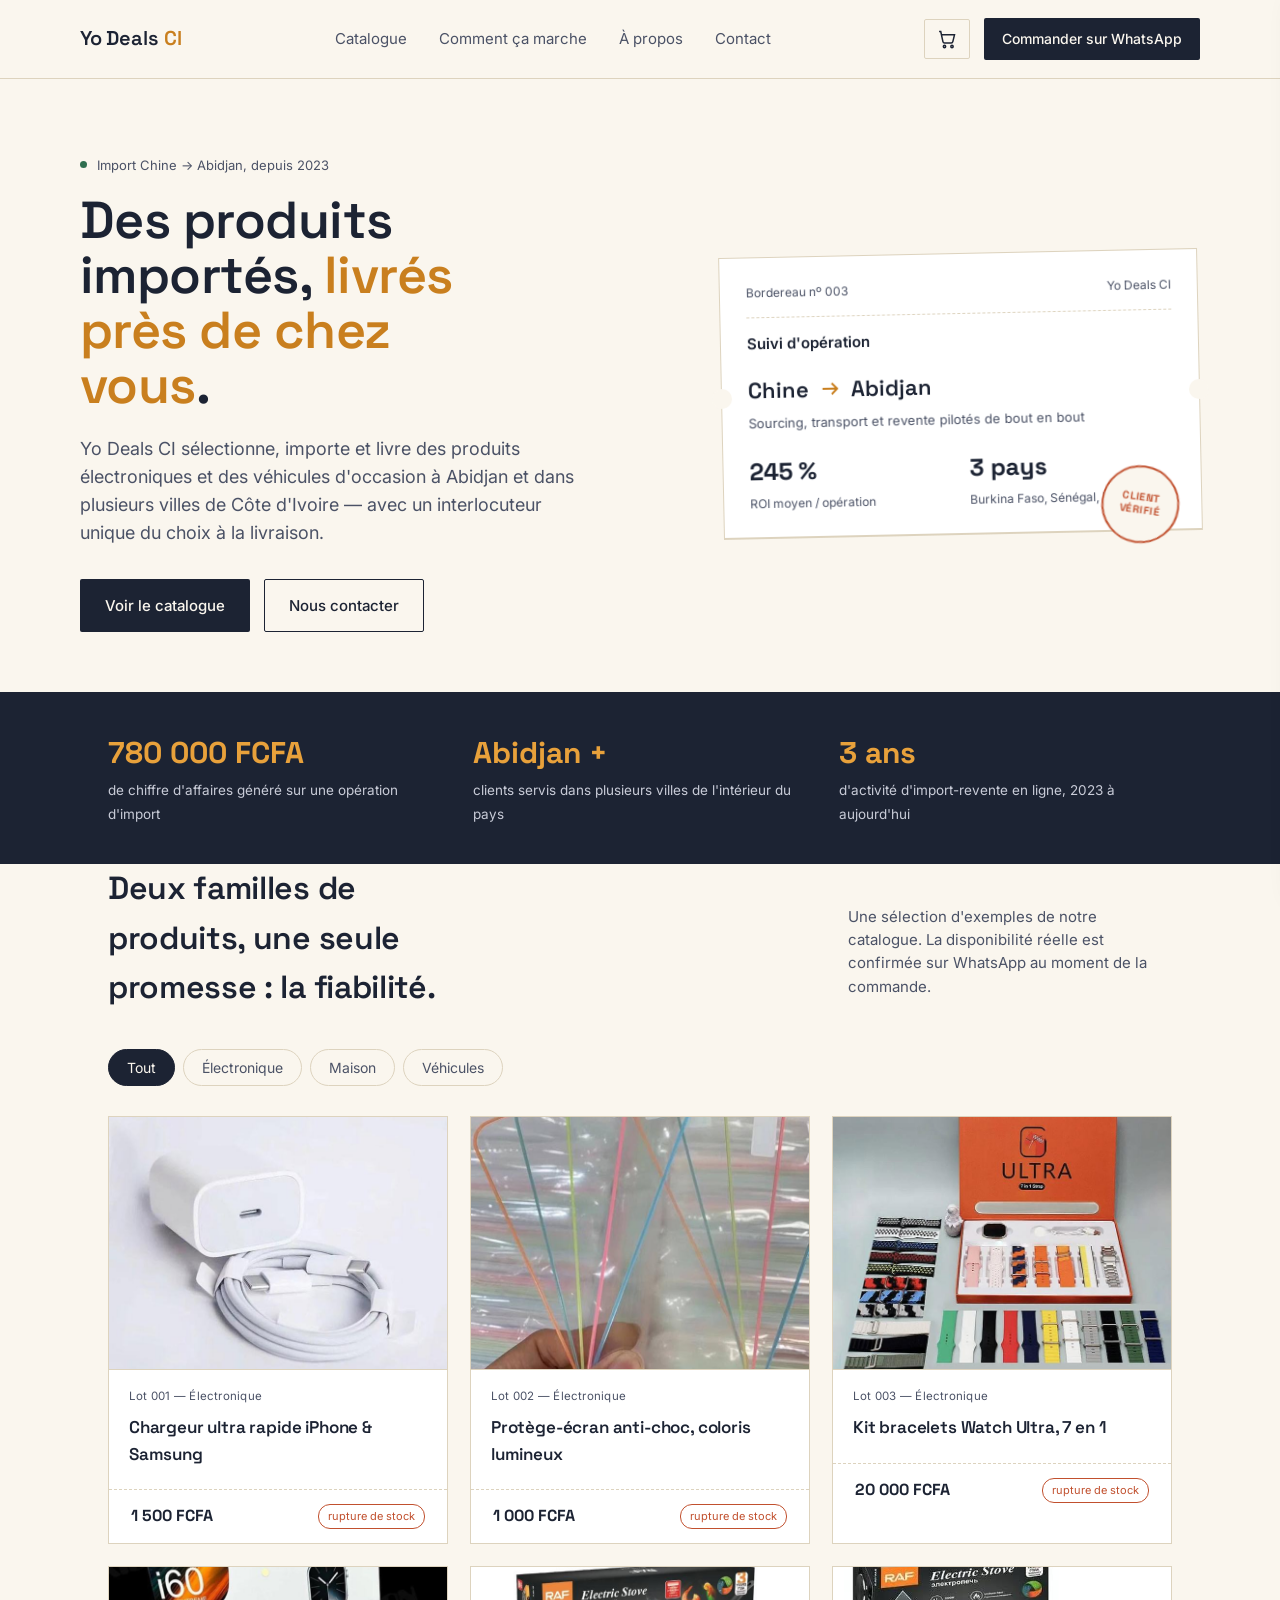
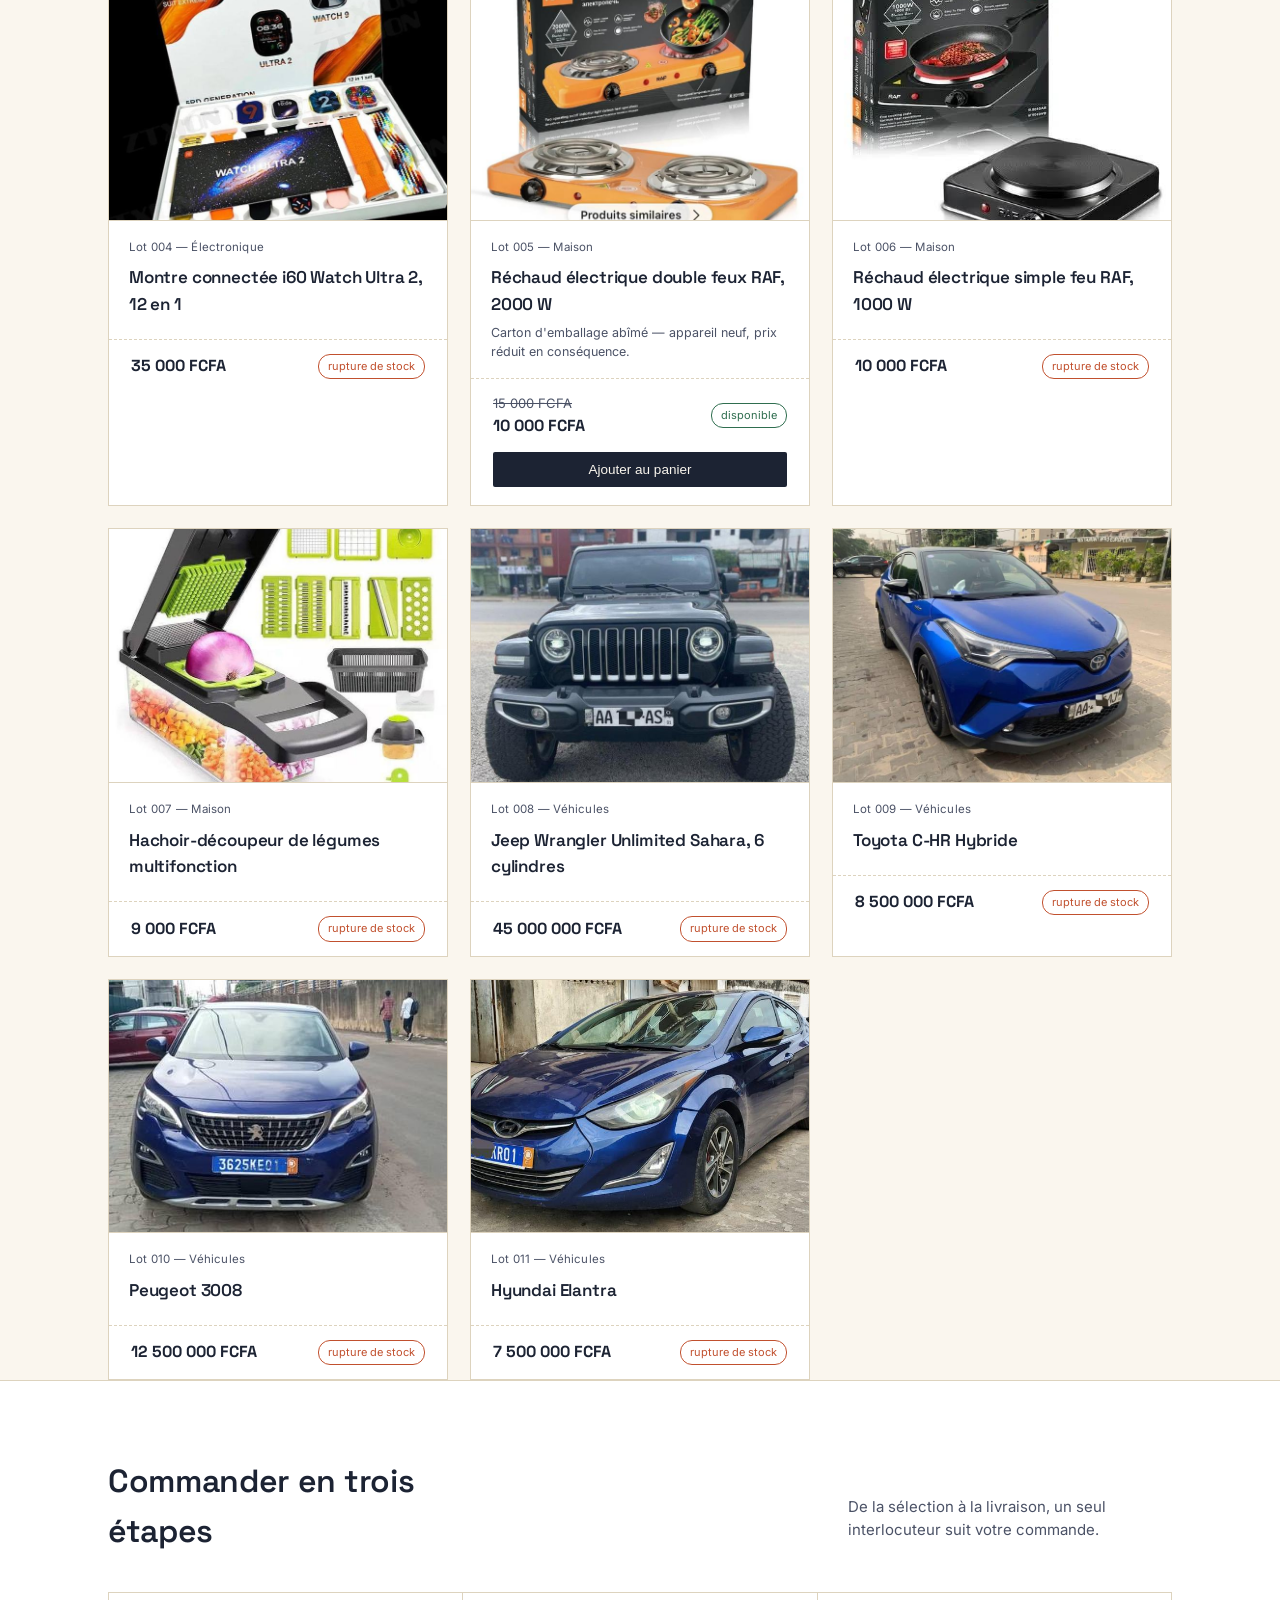
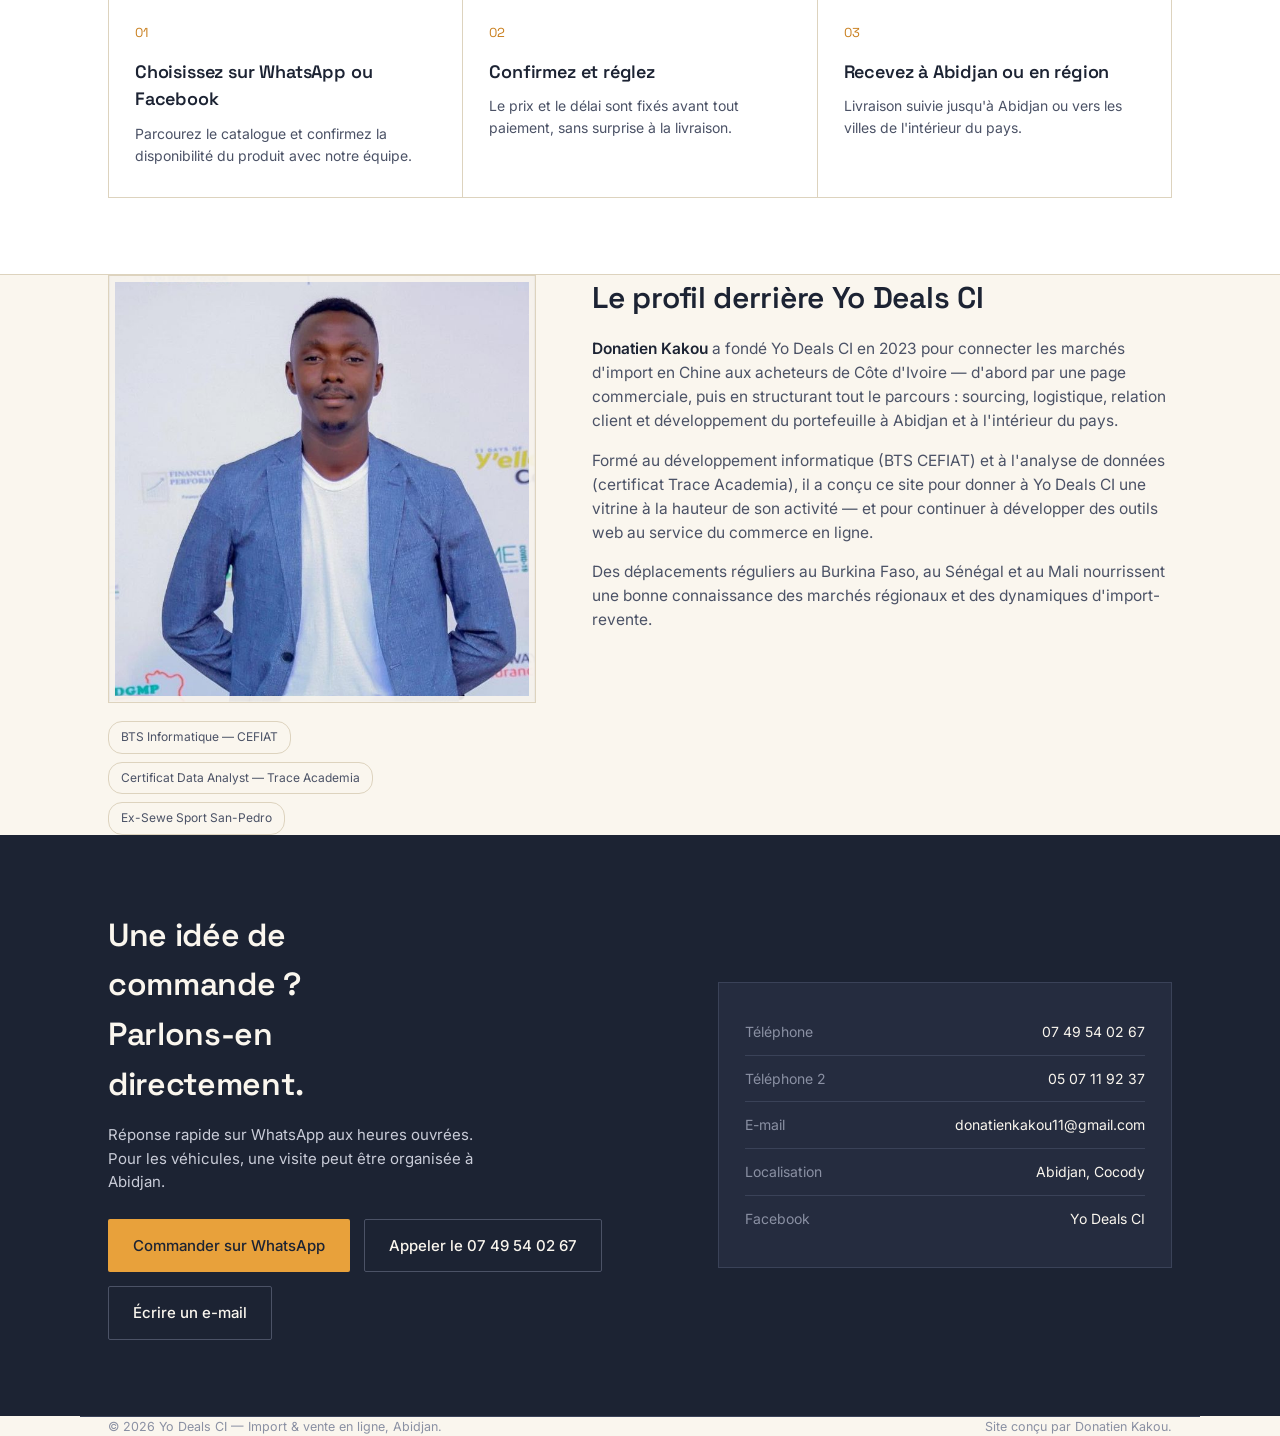
==== commit feb8b915: "Add files via upload ajout du panier" ====
--- a/index.html
+++ b/index.html
@@ -308,6 +308,71 @@
   @media (prefers-reduced-motion:reduce){
     .manifest{animation:none;opacity:1;transform:rotate(-1.2deg);}
   }
+  /* ---------- Panier ---------- */
+  .cart-btn{
+    position:relative;background:none;border:1px solid var(--line);
+    padding:9px 12px;border-radius:var(--radius);cursor:pointer;
+    display:flex;align-items:center;color:var(--ink);
+  }
+  .cart-btn svg{width:20px;height:20px;}
+  .cart-badge{
+    position:absolute;top:-7px;right:-7px;
+    background:var(--terracotta);color:#fff;
+    font-size:11px;font-weight:600;
+    width:18px;height:18px;border-radius:50%;
+    display:none;align-items:center;justify-content:center;
+  }
+  .cart-panel{
+    position:fixed;top:0;right:-360px;width:340px;height:100%;
+    background:var(--bg);border-left:1px solid var(--line);
+    box-shadow:-8px 0 24px rgba(0,0,0,0.08);
+    z-index:100;transition:right .25s ease;
+    display:flex;flex-direction:column;padding:22px;
+  }
+  .cart-panel.open{right:0;}
+  .cart-panel-head{
+    display:flex;justify-content:space-between;align-items:center;
+    margin-bottom:20px;
+  }
+  .cart-panel-head h3{font-size:18px;}
+  .cart-close{background:none;border:0;cursor:pointer;font-size:20px;color:var(--ink-soft);}
+  .cart-items{flex:1;overflow-y:auto;}
+  .cart-item{
+    display:flex;justify-content:space-between;align-items:center;
+    padding:12px 0;border-bottom:1px solid var(--line);font-size:14px;gap:10px;
+  }
+  .cart-item em{display:block;font-style:normal;color:var(--ink-soft);font-size:12.5px;margin-top:2px;}
+  .cart-item button{
+    background:none;border:0;color:var(--ink-soft);font-size:20px;
+    cursor:pointer;line-height:1;flex:none;
+  }
+  .cart-item button:hover{color:var(--terracotta);}
+  .cart-empty{color:var(--ink-soft);font-size:14px;padding:20px 0;}
+  .cart-order-btn{
+    display:none;align-items:center;justify-content:center;gap:8px;
+    background:var(--green);color:#fff;border:0;
+    padding:14px;font-size:15px;font-weight:500;
+    border-radius:var(--radius);cursor:pointer;margin-top:16px;width:100%;
+  }
+  .cart-order-btn:hover{background:var(--ink);}
+  .cart-overlay{
+    position:fixed;inset:0;background:rgba(28,35,51,0.35);
+    z-index:90;opacity:0;pointer-events:none;transition:opacity .25s ease;
+  }
+  .cart-panel.open ~ .cart-overlay{opacity:1;pointer-events:auto;}
+
+  .ticket-cart-row{padding:0 22px 18px;}
+  .add-cart-btn{
+    width:100%;padding:10px;font-size:13.5px;font-weight:500;
+    background:var(--ink);color:var(--bg);border:0;border-radius:var(--radius);
+    cursor:pointer;
+  }
+  .add-cart-btn:hover{background:var(--green);}
+
+  @media (max-width:480px){
+    .cart-panel{width:100%;right:-100%;}
+  }
+
 </style>
 </head>
 <body>
@@ -322,6 +387,10 @@
       <a href="#contact">Contact</a>
     </nav>
     <div style="display:flex;align-items:center;gap:14px;">
+      <button class="cart-btn" id="cartBtn" aria-label="Voir le panier">
+        <svg viewBox="0 0 24 24" fill="none" stroke="currentColor" stroke-width="1.8"><circle cx="9" cy="21" r="1.4"/><circle cx="18" cy="21" r="1.4"/><path d="M2.5 3h2l2.6 12.2a2 2 0 0 0 2 1.6h7.9a2 2 0 0 0 2-1.6L21 7H6"/></svg>
+        <span class="cart-badge" id="cartCount">0</span>
+      </button>
       <a class="nav-cta" href="https://wa.me/2250507119237?text=Bonjour%20Yo%20Deals%20CI%2C%20je%20souhaite%20passer%20une%20commande." target="_blank" rel="noopener">Commander sur WhatsApp</a>
       <button class="nav-toggle" id="navToggle" aria-label="Ouvrir le menu">
         <svg viewBox="0 0 24 24" fill="none" stroke="currentColor" stroke-width="1.8"><path d="M3 6h18M3 12h18M3 18h18"/></svg>
@@ -329,6 +398,19 @@
     </div>
   </div>
 </header>
+
+<div class="cart-panel" id="cartPanel">
+  <div class="cart-panel-head">
+    <h3>Votre sélection</h3>
+    <button class="cart-close" id="cartCloseBtn" aria-label="Fermer">&times;</button>
+  </div>
+  <div class="cart-items" id="cartItems"></div>
+  <p class="cart-empty" id="cartEmpty">Aucun article sélectionné pour l'instant.</p>
+  <button class="cart-order-btn" id="cartOrderBtn">
+    Commander sur WhatsApp
+  </button>
+</div>
+<div class="cart-overlay" id="cartOverlay"></div>
 
 <main id="top">
 
@@ -618,6 +700,84 @@
       });
     });
   });
+
+  /* ---------- Panier ---------- */
+  const WHATSAPP_NUMBER = '2250507119237';
+  const cart = [];
+
+  const cartBtn = document.getElementById('cartBtn');
+  const cartCount = document.getElementById('cartCount');
+  const cartPanel = document.getElementById('cartPanel');
+  const cartItemsEl = document.getElementById('cartItems');
+  const cartEmptyEl = document.getElementById('cartEmpty');
+  const cartOrderBtn = document.getElementById('cartOrderBtn');
+  const cartCloseBtn = document.getElementById('cartCloseBtn');
+
+  function renderCart() {
+    cartCount.textContent = cart.length;
+    cartCount.style.display = cart.length ? 'flex' : 'none';
+    cartItemsEl.innerHTML = '';
+    if (cart.length === 0) {
+      cartEmptyEl.style.display = 'block';
+      cartOrderBtn.style.display = 'none';
+    } else {
+      cartEmptyEl.style.display = 'none';
+      cartOrderBtn.style.display = 'flex';
+      cart.forEach((item, idx) => {
+        const row = document.createElement('div');
+        row.className = 'cart-item';
+        row.innerHTML = `<span>${item.name} <em>${item.price}</em></span><button aria-label="Retirer" data-idx="${idx}">&times;</button>`;
+        cartItemsEl.appendChild(row);
+      });
+    }
+  }
+
+  cartItemsEl.addEventListener('click', (e) => {
+    const btn = e.target.closest('button[data-idx]');
+    if (btn) {
+      cart.splice(Number(btn.dataset.idx), 1);
+      renderCart();
+    }
+  });
+
+  cartBtn.addEventListener('click', () => cartPanel.classList.toggle('open'));
+  cartCloseBtn.addEventListener('click', () => cartPanel.classList.remove('open'));
+  document.getElementById('cartOverlay').addEventListener('click', () => cartPanel.classList.remove('open'));
+
+  cartOrderBtn.addEventListener('click', () => {
+    let msg = 'Bonjour, je souhaite commander :\n';
+    cart.forEach(item => { msg += `- ${item.name} (${item.price})\n`; });
+    msg += '\nMerci de me confirmer la disponibilité.';
+    const url = `https://wa.me/${WHATSAPP_NUMBER}?text=${encodeURIComponent(msg)}`;
+    window.open(url, '_blank');
+  });
+
+  // Ajoute automatiquement un bouton "Ajouter au panier" sur les fiches marquées "disponible"
+  tickets.forEach(ticket => {
+    const tag = ticket.querySelector('.ticket-tag');
+    if (tag && tag.textContent.trim() === 'disponible') {
+      const nameEl = ticket.querySelector('h3');
+      const name = nameEl ? nameEl.textContent.trim() : 'Produit';
+      const priceBoldEls = ticket.querySelectorAll('.ticket-price b');
+      const price = priceBoldEls.length ? priceBoldEls[priceBoldEls.length - 1].textContent.trim() : '';
+
+      const row = document.createElement('div');
+      row.className = 'ticket-cart-row';
+      const addBtn = document.createElement('button');
+      addBtn.className = 'add-cart-btn';
+      addBtn.textContent = 'Ajouter au panier';
+      addBtn.addEventListener('click', () => {
+        cart.push({ name, price });
+        renderCart();
+        cartPanel.classList.add('open');
+      });
+      row.appendChild(addBtn);
+      ticket.appendChild(row);
+    }
+  });
+
+  renderCart();
+
 </script>
 
 </body>
